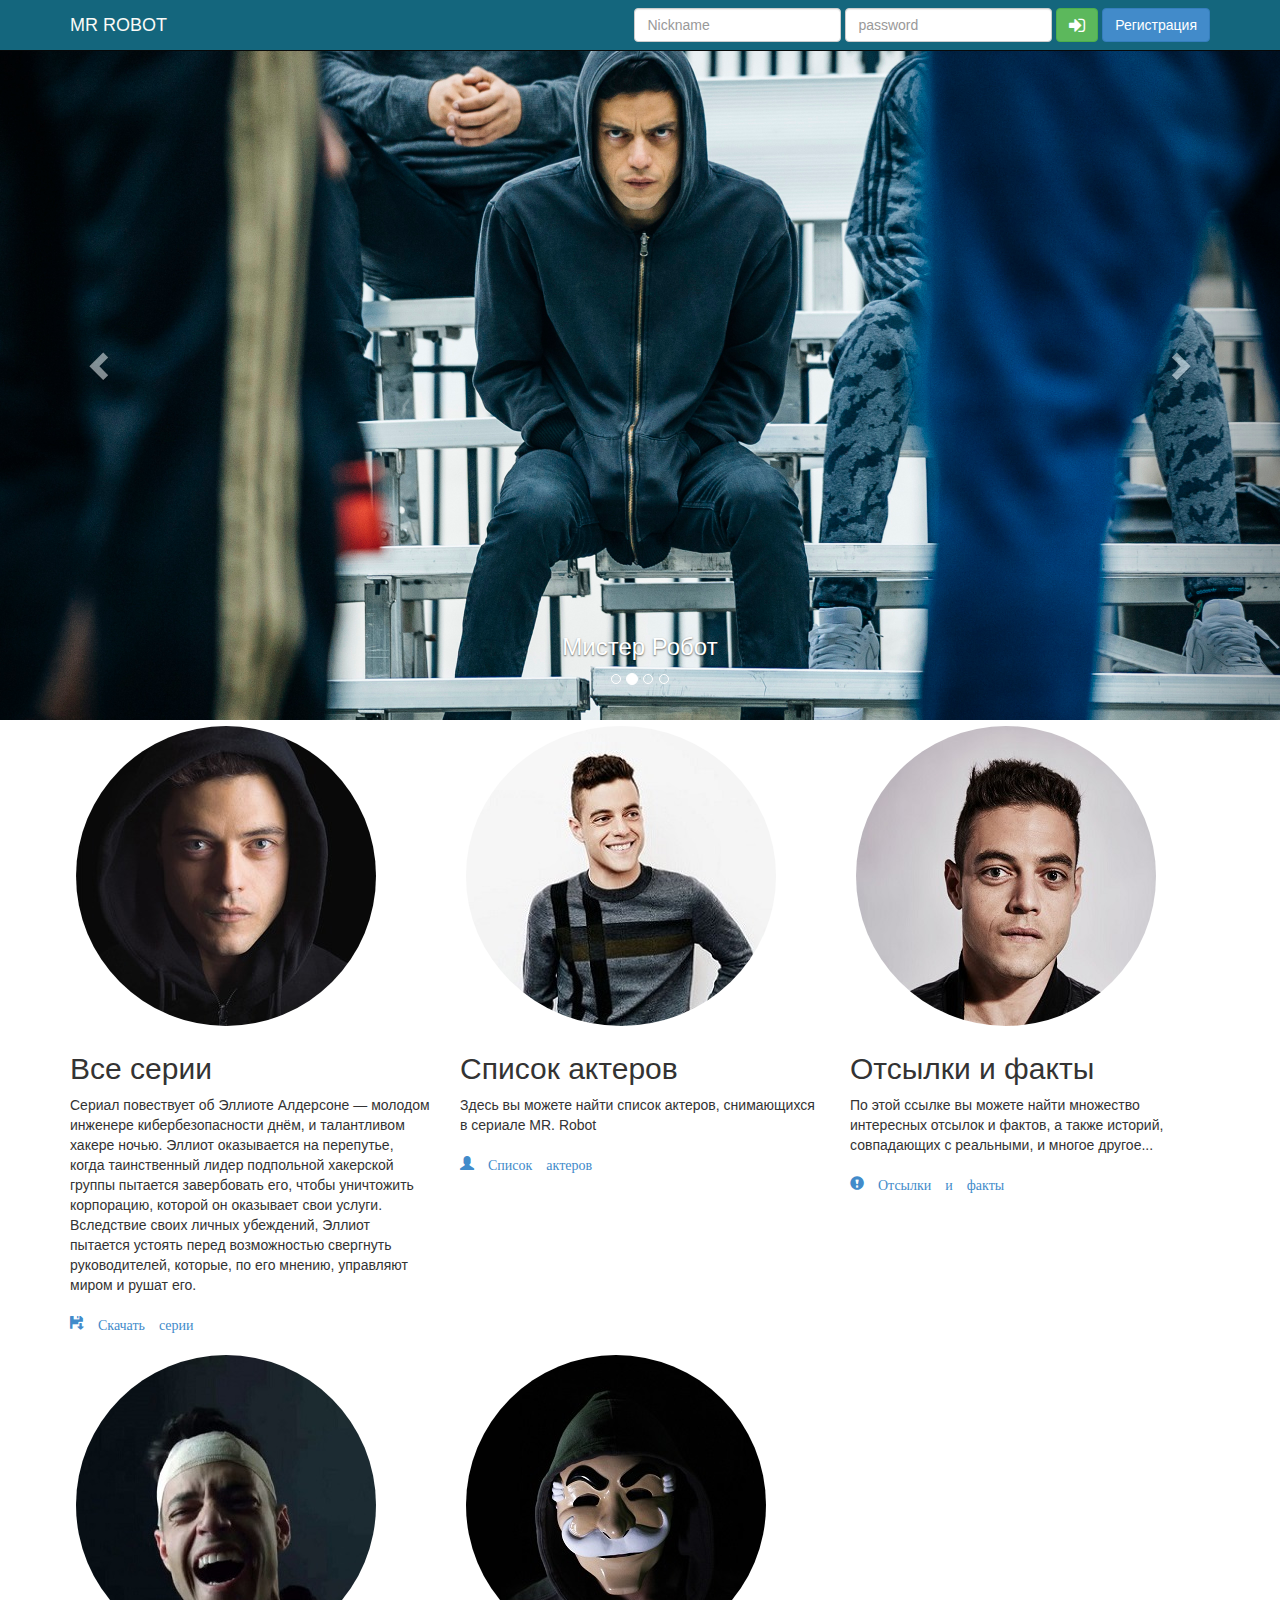
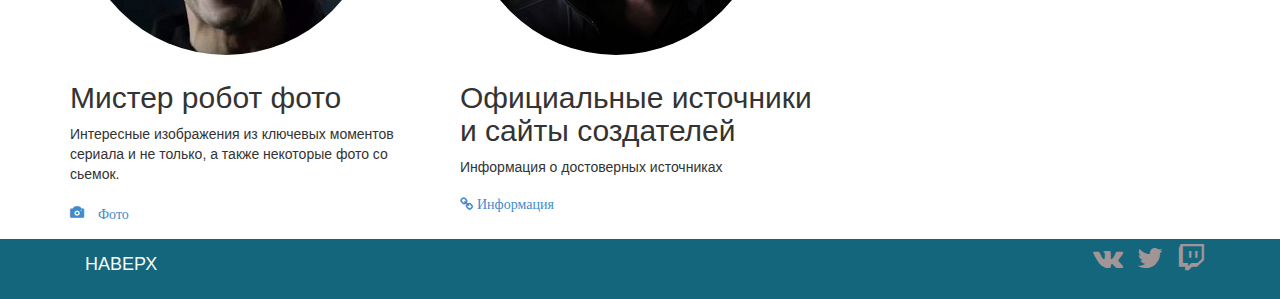
==== index.html @ b3dbd954 "Change brand" ====
<!DOCTYPE html>
<html lang="en">                 
  <head>                             
    <meta charset="utf-8">                             
    <meta http-equiv="X-UA-Compatible" content="IE=edge">                             
    <meta name="viewport" content="width=device-width, initial-scale=1">                             
    <link href="bootstrap/css/bootstrap.min.css" rel="stylesheet">                             
    <link href="styles/styles.css" rel="stylesheet">                             
    <link href="bootstrap/css/font-awesome.min.css" rel="stylesheet">                           
    <!-- <link href="styles/carousel.css" rel="stylesheet">  -->                                     
    <title>LUL                         
    </title>                             
    <!-- Bootstrap -->                                       
    <!-- HTML5 Shim and Respond.js IE8 support of HTML5 elements and media queries -->                                   
    <!-- WARNING: Respond.js doesn't work if you view the page via file:// -->                                   
    <!--[if lt IE 9]>
                            <script src="https://oss.maxcdn.com/libs/html5shiv/3.7.0/html5shiv.js"></script>
                              <script src="https://oss.maxcdn.com/libs/respond.js/1.4.2/respond.min.js"></script>
                            [endif]-->                       
  </head>                 
  <body>                           
    <div class="navbar navbar-inverse navbar-fixed-top clr">                                     
      <div class="container">                                               
        <div classs="navbar-header">                                                         
          <button type="button" class="navbar-toggle" data-toggle="collapse" data-target="#navbar">                                                                   
            <span class="sr-only">NAV                                                                 
            </span>                                                                   
            <span class="icon-bar">                                                                
            </span>                                                                   
            <span class="icon-bar">                                                                
            </span>                                                                   
            <span class="icon-bar">                                                                
            </span>                                                         
          </button>                                                         
          <a class="navbar-brand" href="index.html" style="color:#FAFAF7">MR ROBOT</a>                                               
        </div>                                               
        <div class="navbar-collapse collapse" id="navbar">                                                         
          <form class="navbar-form navbar-right">                                                                   
            <div class="form-group">                                                                             
              <input type="text" placeholder="Nickname" class="form-control">                                                                   
            </div>                                                                   
            <div class="form-group">                                                                             
              <input type="password" placeholder="password" class="form-control">                                                                   
            </div>                                                                   
            <button type="submit" class="btn btn-success">                                                                          
              <i class="fa fa-sign-in fa-lg" aria-hidden="true"></i>                                                                
            </button>                                                                   
            <button type="submit" class="btn btn-primary">Регистрация                                                                 
            </button>                                                         
          </form>                                               
        </div>                                     
      </div>                           
    </div>                              
    <div id="mycarousel" class="carousel slide" data-ride="carousel">                                                    
      <ol class="carousel-indicators">                                               
        <li data-target="#mycarousel" data-slide-to="0">                                            
        </li>                                               
        <li class="active" data-target="#mycarousel" data-slide-to="1">                                            
        </li>                                               
        <li data-target="#mycarousel" data-slide-to="2">                                            
        </li>                          
        <li data-target="#mycarousel" data-slide-to="3">                          
        </li>                                     
      </ol>                                     
      <div class="carousel-inner">                                               
        <div class="item">                                                         
          <img src="image/mr-robot-1.jpg" alt="mr">                                                         
          <!--<div class="container">   -->                                                              
          <div class="carousel-caption">  <h3>Мистер Робот</h3>                                                                   
            <p>                                                                
            </p>                                                         
          </div>                                               
        </div>                                               
        <div class="item active">                                                         
          <img src="image/mr-robot-2.jpg" alt="mr">                                                         
          <!--<div class="container">   -->                                                              
          <div class="carousel-caption">  <h3>Мистер Робот</h3>                                                                   
            <p>                                                                
            </p>                                                         
          </div>                                               
        </div>                                               
        <div class="item">                                                         
          <img src="image/mr-robot-3.jpg" alt="mr">                                                        
          <!-- <div class="container">       -->                                                              
          <div class="carousel-caption">  <h3>Мистер Робот</h3>                                                                   
            <p>                                                                
            </p>                                                         
          </div>                                               
        </div>                          
        <div class="item">                   
          <img src="image/mr-robot-4.jpg" alt="mr">                   
          <div class="carousel-caption"> <h3>Мистер Робот</h3>                     
            <p>                     
            </p>                                                   
          </div>                 
        </div>                                         
        <a href="#mycarousel" class="carousel-control right" data-slide="next">                                                   
          <span class="glyphicon glyphicon-chevron-right">  </a>                                         
        <a href="#mycarousel" class="carousel-control left" data-slide="prev">                                                   
          <span class="glyphicon glyphicon-chevron-left">  </a>                               
      </div>           
    </div>                             
    <div class="container">                                       
      <div class="row">                                                 
        <div class="col-md-4">                                                           
          <img src="image/mr-robot-img1.jpg" alt="" class="img-responsive img-circle">  <h2>Bсе серии</h2>                                                           
          <p>Сериал повествует об Эллиоте Алдерсоне — молодом инженере кибербезопасности днём,    и талантливом хакере ночью. Эллиот оказывается на перепутье,     когда таинственный лидер подпольной хакерской группы пытается завербовать его,     чтобы уничтожить корпорацию, которой он оказывает свои услуги.      Вследствие своих личных убеждений, Эллиот пытается устоять перед возможностью свергнуть руководителей,      которые, по его мнению, управляют миром и рушат его.                                                         
          </p>                                                           
          <a href="#" class="glyphicon glyphicon-floppy-save"> Скачать серии</a>                                                 
        </div>                                                    
        <div class="col-md-4">                                                           
          <img src="image/mr-robot-img2.jpg" alt="" class="img-responsive img-circle">  <h2>Список актеров</h2>                                                           
          <p>Здесь вы можете найти список актеров, снимающихся в сериале MR. Robot                                                         
          </p>                                                           
          <a href="#" class="glyphicon glyphicon-user"> Список актеров</a>                                                    
        </div>                                                 
        <div class="col-md-4">                                                           
          <img src="image/mr-robot-img4.jpg" alt="" class="img-responsive img-circle">  <h2>Отсылки и факты</h2>                                                           
          <p>По этой ссылке вы можете найти множество интересных отсылок и фактов,   а также историй, совпадающих с реальными, и многое другое...                                                         
          </p>                                                           
          <a href="facts.html" class="glyphicon glyphicon-exclamation-sign"> Отсылки и факты</a>                                                 
        </div>                                             
      </div>
      <div class="row">
      <div class="col-md-4">
      <img src="image/mr-robot-img5.jpg" alt="" class="img-responive img-circle"> 
      <h2> Мистер робот фото</h2>
      <p>Интересные изображения из ключевых моментов сериала и не только, а также некоторые фото со сьемок.</p>
      <a href="foto.html" class="glyphicon glyphicon-camera"> Фото</a>                              
    </div>
    <div class="col-md-4">
    <img src="image/mr-robot-img6.jpg" alt="" class="img-responsive img-circle">
    <h2>Официальные источники и сайты создателей</h2>
    <p>Информация о достоверных источниках</p>
    <a href="#" class="fa fa-link"> Информация</a>
    </div>  
    </div>
    <div class="col-md-4">
    </div>
    </div>
    </div>
     <div class="footer">    
      <div class="container">    
        <div class="navbar-header">    
          <button type="button" class="navbar-toggle" data-toggle="collapse" data-target="#navbar">                                                                   
            <span class="sr-only">NAV                                                                 
            </span>                                                                   
            <span class="icon-bar">                                                                
            </span>                                                                   
            <span class="icon-bar">                                                                
            </span>                                                                   
            <span class="icon-bar">                                                                
            </span>                                                         
          </button>                                                         
          <a class="navbar-brand" href="#" style="color:#FAFAF7">НАВЕРХ</a>    
        </div>    
        <div class="navbar-collapse collapse" id="navbar">    
          <div class="navbar-right icon-style">    
            <a href="https://vk.com/rakchukak" target="_blank" class="fa fa-vk fa-2x"></a>    
            <a href="https://twitter.com/Chuak2maylireds" target="_blank" class="fa fa-twitter fa-2x"></a>    
            <a href="https://www.twitch.tv/moy_kumir_elliot" target="_blank" class="fa fa-twitch fa-2x"></a>    
          </div>    
        </div>    
      </div>    
    </div>              
    <!--<div class="container">
        <div class="navbar-header">
        <button type="button" class="navbar-toggle" data-toggle="collapse" data-target="#navbar">                                                      
                <span class="sr-only">NAV                                                    
                </span>                                                      
                <span class="icon-bar">                                                   
                </span>                                                      
                <span class="icon-bar">                                                   
                </span>                                                      
                <span class="icon-bar">                                                   
                </span>                                              
              </button>                                              
              <a class="navbar-brand" href="#" style="color:#FAFAF7">НАВЕРХ</a>
        </div>
        </div>
        </div>      -->     
    <!-- <a href="#">На главную</a> -->                                      
    <!-- jQuery (necessary for Bootstrap's JavaScript plugins) -->               
<script src="https://ajax.googleapis.com/ajax/libs/jquery/1.11.0/jquery.min.js"></script>                                     
    <!-- Include all compiled plugins (below), or include individual files as needed -->               
<script src="bootstrap/js/bootstrap.min.js"></script>               
<script src="bootstrap/js/bootstrapTwo.js"></script>                       
  </body>
</html>
---- styles/styles.css ----
/* CSS Document */
 /* navbar-left {padding-left:8px;}           */
 .tgfd {height:50px;}
 .clr {background-color:#14667D;
 }
 
 @media (min-width: 768px)
.navbar {
    border-radius: 0px;}
 
 .row > .col-md-4 > img {padding:6px;}
 .icon-style > a { padding: 5px; color:#a29595;}
/* .icon-row > .col-md-4 > a {padding-left: 6px;} 

 
/*.footer { 
margin-bottom:26px;}

/* html {
  position: relative;
  min-height: 100%;
}  */
   /*
}  */ 

 div > a {padding: 10px 0 20px 0;}

.absl  {bottom:0;

position:absolute;}

.footer {
 bottom:0;               
 position:relative;
 width:100%;
 height:60px;
 background:#14667D;
 }      
 
 .content {padding-top:10px; text-align:center; background-color:#fff; position:relative;}
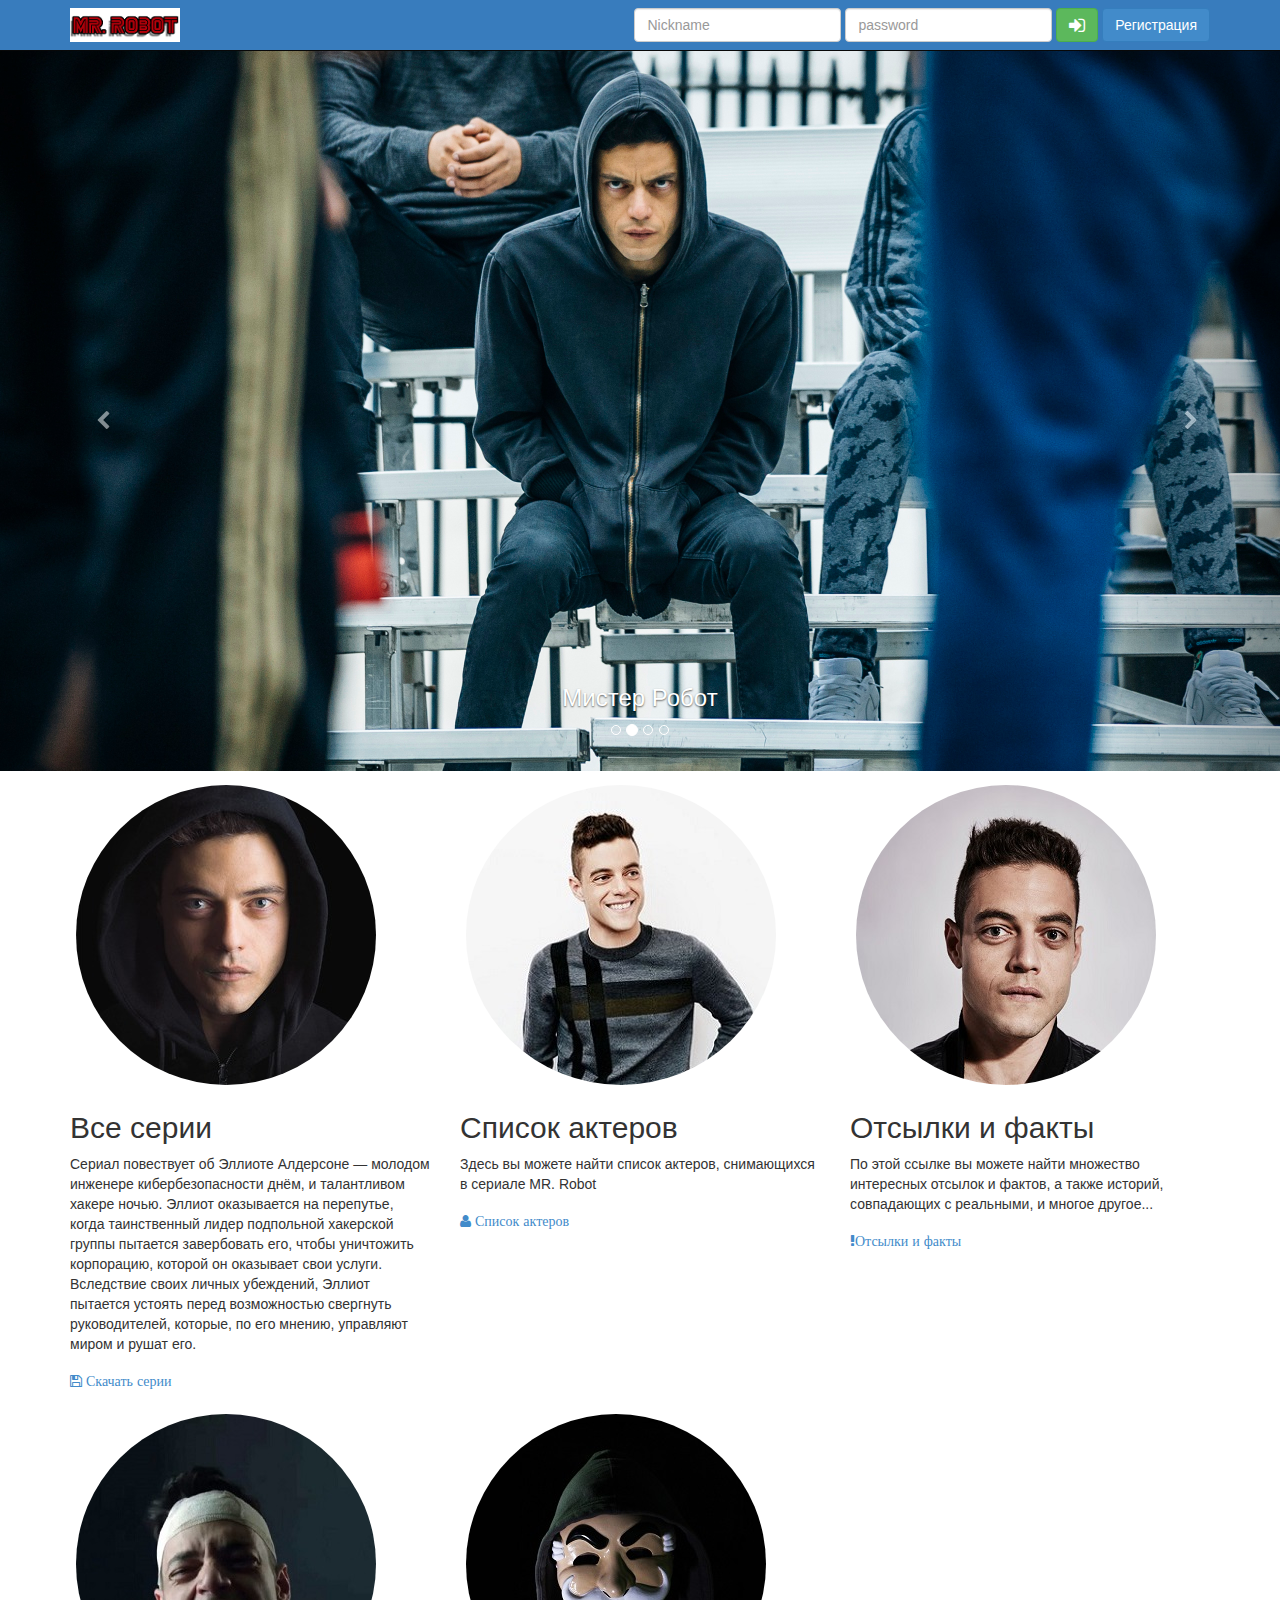
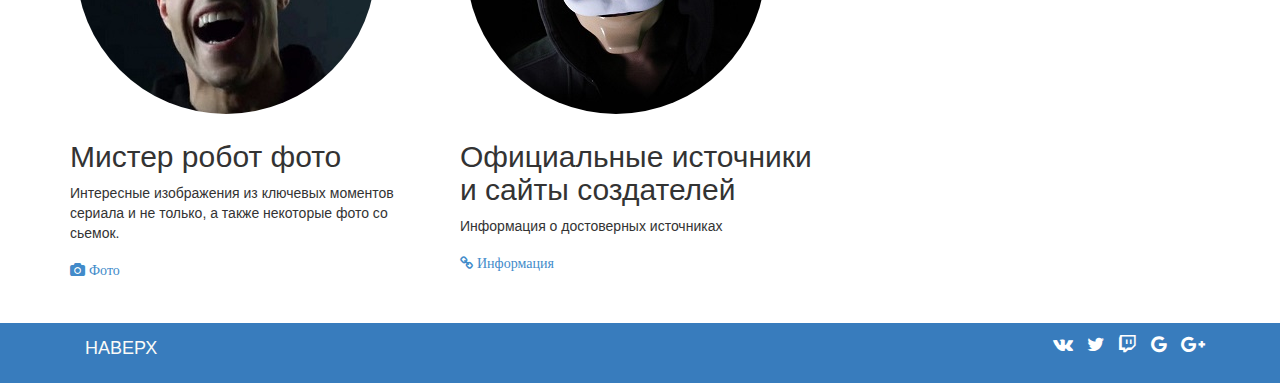
==== commit cff97b1f: "initial commit" ====
--- a/index.html
+++ b/index.html
@@ -1,189 +1,179 @@
 <!DOCTYPE html>
-<html lang="en">                 
-  <head>                             
-    <meta charset="utf-8">                             
-    <meta http-equiv="X-UA-Compatible" content="IE=edge">                             
-    <meta name="viewport" content="width=device-width, initial-scale=1">                             
-    <link href="bootstrap/css/bootstrap.min.css" rel="stylesheet">                             
-    <link href="styles/styles.css" rel="stylesheet">                             
-    <link href="bootstrap/css/font-awesome.min.css" rel="stylesheet">                           
-    <!-- <link href="styles/carousel.css" rel="stylesheet">  -->                                     
-    <title>LUL                         
-    </title>                             
-    <!-- Bootstrap -->                                       
-    <!-- HTML5 Shim and Respond.js IE8 support of HTML5 elements and media queries -->                                   
-    <!-- WARNING: Respond.js doesn't work if you view the page via file:// -->                                   
+<html lang="en">                    
+  <head>                                  
+    <meta charset="utf-8">                                  
+    <meta http-equiv="X-UA-Compatible" content="IE=edge">                                  
+    <meta name="viewport" content="width=device-width, initial-scale=1">                                  
+    <link href="bootstrap/css/bootstrap.min.css" rel="stylesheet">                                  
+    <link href="styles/styles.css" rel="stylesheet">                                  
+    <link href="bootstrap/css/font-awesome.min.css" rel="stylesheet">                                
+    <!-- <link href="styles/carousel.css" rel="stylesheet">  -->                                           
+    <title>LUL                              
+    </title>                                  
+    <!-- Bootstrap -->                                             
+    <!-- HTML5 Shim and Respond.js IE8 support of HTML5 elements and media queries -->                                         
+    <!-- WARNING: Respond.js doesn't work if you view the page via file:// -->                                         
     <!--[if lt IE 9]>
-                            <script src="https://oss.maxcdn.com/libs/html5shiv/3.7.0/html5shiv.js"></script>
-                              <script src="https://oss.maxcdn.com/libs/respond.js/1.4.2/respond.min.js"></script>
-                            [endif]-->                       
-  </head>                 
-  <body>                           
-    <div class="navbar navbar-inverse navbar-fixed-top clr">                                     
-      <div class="container">                                               
-        <div classs="navbar-header">                                                         
-          <button type="button" class="navbar-toggle" data-toggle="collapse" data-target="#navbar">                                                                   
-            <span class="sr-only">NAV                                                                 
-            </span>                                                                   
-            <span class="icon-bar">                                                                
-            </span>                                                                   
-            <span class="icon-bar">                                                                
-            </span>                                                                   
-            <span class="icon-bar">                                                                
-            </span>                                                         
-          </button>                                                         
-          <a class="navbar-brand" href="index.html" style="color:#FAFAF7">MR ROBOT</a>                                               
-        </div>                                               
-        <div class="navbar-collapse collapse" id="navbar">                                                         
-          <form class="navbar-form navbar-right">                                                                   
-            <div class="form-group">                                                                             
-              <input type="text" placeholder="Nickname" class="form-control">                                                                   
-            </div>                                                                   
-            <div class="form-group">                                                                             
-              <input type="password" placeholder="password" class="form-control">                                                                   
-            </div>                                                                   
-            <button type="submit" class="btn btn-success">                                                                          
-              <i class="fa fa-sign-in fa-lg" aria-hidden="true"></i>                                                                
-            </button>                                                                   
-            <button type="submit" class="btn btn-primary">Регистрация                                                                 
-            </button>                                                         
-          </form>                                               
-        </div>                                     
-      </div>                           
-    </div>                              
-    <div id="mycarousel" class="carousel slide" data-ride="carousel">                                                    
-      <ol class="carousel-indicators">                                               
-        <li data-target="#mycarousel" data-slide-to="0">                                            
-        </li>                                               
-        <li class="active" data-target="#mycarousel" data-slide-to="1">                                            
-        </li>                                               
-        <li data-target="#mycarousel" data-slide-to="2">                                            
-        </li>                          
-        <li data-target="#mycarousel" data-slide-to="3">                          
-        </li>                                     
-      </ol>                                     
-      <div class="carousel-inner">                                               
-        <div class="item">                                                         
-          <img src="image/mr-robot-1.jpg" alt="mr">                                                         
-          <!--<div class="container">   -->                                                              
-          <div class="carousel-caption">  <h3>Мистер Робот</h3>                                                                   
-            <p>                                                                
-            </p>                                                         
-          </div>                                               
-        </div>                                               
-        <div class="item active">                                                         
-          <img src="image/mr-robot-2.jpg" alt="mr">                                                         
-          <!--<div class="container">   -->                                                              
-          <div class="carousel-caption">  <h3>Мистер Робот</h3>                                                                   
-            <p>                                                                
-            </p>                                                         
-          </div>                                               
-        </div>                                               
-        <div class="item">                                                         
-          <img src="image/mr-robot-3.jpg" alt="mr">                                                        
-          <!-- <div class="container">       -->                                                              
-          <div class="carousel-caption">  <h3>Мистер Робот</h3>                                                                   
-            <p>                                                                
-            </p>                                                         
-          </div>                                               
-        </div>                          
-        <div class="item">                   
-          <img src="image/mr-robot-4.jpg" alt="mr">                   
-          <div class="carousel-caption"> <h3>Мистер Робот</h3>                     
-            <p>                     
-            </p>                                                   
-          </div>                 
-        </div>                                         
-        <a href="#mycarousel" class="carousel-control right" data-slide="next">                                                   
-          <span class="glyphicon glyphicon-chevron-right">  </a>                                         
-        <a href="#mycarousel" class="carousel-control left" data-slide="prev">                                                   
-          <span class="glyphicon glyphicon-chevron-left">  </a>                               
-      </div>           
-    </div>                             
-    <div class="container">                                       
-      <div class="row">                                                 
-        <div class="col-md-4">                                                           
-          <img src="image/mr-robot-img1.jpg" alt="" class="img-responsive img-circle">  <h2>Bсе серии</h2>                                                           
-          <p>Сериал повествует об Эллиоте Алдерсоне — молодом инженере кибербезопасности днём,    и талантливом хакере ночью. Эллиот оказывается на перепутье,     когда таинственный лидер подпольной хакерской группы пытается завербовать его,     чтобы уничтожить корпорацию, которой он оказывает свои услуги.      Вследствие своих личных убеждений, Эллиот пытается устоять перед возможностью свергнуть руководителей,      которые, по его мнению, управляют миром и рушат его.                                                         
-          </p>                                                           
-          <a href="#" class="glyphicon glyphicon-floppy-save"> Скачать серии</a>                                                 
+                                <script src="https://oss.maxcdn.com/libs/html5shiv/3.7.0/html5shiv.js"></script>
+                                  <script src="https://oss.maxcdn.com/libs/respond.js/1.4.2/respond.min.js"></script>
+                                [endif]-->                           
+  </head>                    
+  <body id="bg-index">    
+    <div class="navbar navbar-inverse navbar-static-top clr">                                            
+      <div class="container">                                                        
+        <div classs="navbar-header">                                                                    
+          <button type="button" class="navbar-toggle" data-toggle="collapse" data-target="#navbar">                                                                                
+            <span class="sr-only">NAV                                                                              
+            </span>                                                                                
+            <span class="icon-bar">                                                                             
+            </span>                                                                                
+            <span class="icon-bar">                                                                             
+            </span>                                                                                
+            <span class="icon-bar">                                                                             
+            </span>                                                                    
+          </button>                                                                    
+          <a class="navbar-brand" href="index.html" id="logo-nav">
+            <img class="img-responsive" src="image/mr-robot-logo2.png" width="110px" heiht="auto"></a>                                                     
+        </div>                                                        
+        <div class="navbar-collapse collapse" id="navbar">                                                                    
+          <form class="navbar-form navbar-right">                                                                                
+            <div class="form-group">                                                                                            
+              <input type="text" placeholder="Nickname" class="form-control">                                                                                
+            </div>                                                                                
+            <div class="form-group">                                                                                            
+              <input type="password" placeholder="password" class="form-control">                                                                                
+            </div>                                                                                
+            <button type="submit" class="btn btn-success">                                                                                         
+              <i class="fa fa-sign-in fa-lg" aria-hidden="true"></i>                                                                             
+            </button>                                                                                
+            <button type="submit" class="btn btn-primary">Регистрация                                                                              
+            </button>                                                                    
+          </form>                                                        
+        </div>                                            
+      </div>                                
+    </div>                                       
+    <div id="mycarousel" class="carousel slide" data-ride="carousel">                                                           
+      <ol class="carousel-indicators">                                                        
+        <li data-target="#mycarousel" data-slide-to="0">                                                     
+        </li>                                                        
+        <li class="active" data-target="#mycarousel" data-slide-to="1">                                                     
+        </li>                                                        
+        <li data-target="#mycarousel" data-slide-to="2">                                                     
+        </li>                                   
+        <li data-target="#mycarousel" data-slide-to="3">                                   
+        </li>                                            
+      </ol>                                            
+      <div class="carousel-inner">                                                        
+        <div class="item">                                                                    
+          <img src="image/mr-robot-1.jpg" alt="mr">                                                                    
+          <!--<div class="container">   -->                                                                          
+          <div class="carousel-caption">  <h3>Мистер Робот</h3>                                                                                
+            <p>                                                                             
+            </p>                                                                    
+          </div>                                                        
+        </div>                                                        
+        <div class="item active">                                                                    
+          <img src="image/mr-robot-2.jpg" alt="mr">                                                                    
+          <!--<div class="container">   -->                                                                          
+          <div class="carousel-caption">  <h3>Мистер Робот</h3>                                                                                
+            <p>                                                                             
+            </p>                                                                    
+          </div>                                                        
+        </div>                                                        
+        <div class="item">                                                                    
+          <img src="image/mr-robot-3.jpg" alt="mr">                                                                   
+          <!-- <div class="container">       -->                                                                          
+          <div class="carousel-caption">  <h3>Мистер Робот</h3>                                                                                
+            <p>                                                                             
+            </p>                                                                    
+          </div>                                                        
+        </div>                                   
+        <div class="item">                              
+          <img src="image/mr-robot-4.jpg" alt="mr">                              
+          <div class="carousel-caption"> <h3>Мистер Робот</h3>                                  
+            <p>                                  
+            </p>                                                              
+          </div>                          
+        </div>                                                  
+        <a href="#mycarousel" class="carousel-control right" data-slide="next">                                                              
+          <span class="fa fa-chevron-right" aria-hidden="true">  </a>                                                  
+        <a href="#mycarousel" class="carousel-control left" data-slide="prev">                                                              
+          <span class="fa fa-chevron-left" aria-hidden="true">  </a>                                      
+      </div>                
+    </div>                                  
+    <div class="container content">                                              
+      <div class="row">                                                          
+        <div class="col-md-4">                                                                      
+          <img src="image/mr-robot-img1.jpg" alt="" class="img-responsive img-circle">  <h2>Bсе серии</h2>                                                                      
+          <p>Сериал повествует об Эллиоте Алдерсоне — молодом инженере кибербезопасности днём,    и талантливом хакере ночью. Эллиот оказывается на перепутье,     когда таинственный лидер подпольной хакерской группы пытается завербовать его,     чтобы уничтожить корпорацию, которой он оказывает свои услуги.      Вследствие своих личных убеждений, Эллиот пытается устоять перед возможностью свергнуть руководителей,      которые, по его мнению, управляют миром и рушат его.                                                                    
+          </p>                                                                      
+          <a href="#" class="fa fa-floppy-o"> Скачать серии</a>                                                          
+        </div>                                                             
+        <div class="col-md-4">                                                                      
+          <img src="image/mr-robot-img2.jpg" alt="" class="img-responsive img-circle">  <h2>Список актеров</h2>                                                                      
+          <p>Здесь вы можете найти список актеров, снимающихся в сериале MR. Robot                                                                    
+          </p>                                                                      
+          <a href="#" class="fa fa-user"> Список актеров</a>                                                             
+        </div>                                                          
+        <div class="col-md-4">                                                                      
+          <img src="image/mr-robot-img4.jpg" alt="" class="img-responsive img-circle">  <h2>Отсылки и факты</h2>                                                                      
+          <p>По этой ссылке вы можете найти множество интересных отсылок и фактов,   а также историй, совпадающих с реальными, и многое другое...                                                                    
+          </p>                                                                      
+          <a href="facts2.html" class="fa fa-exclamation">Отсылки и факты</a>                                                          
         </div>                                                    
-        <div class="col-md-4">                                                           
-          <img src="image/mr-robot-img2.jpg" alt="" class="img-responsive img-circle">  <h2>Список актеров</h2>                                                           
-          <p>Здесь вы можете найти список актеров, снимающихся в сериале MR. Robot                                                         
-          </p>                                                           
-          <a href="#" class="glyphicon glyphicon-user"> Список актеров</a>                                                    
-        </div>                                                 
-        <div class="col-md-4">                                                           
-          <img src="image/mr-robot-img4.jpg" alt="" class="img-responsive img-circle">  <h2>Отсылки и факты</h2>                                                           
-          <p>По этой ссылке вы можете найти множество интересных отсылок и фактов,   а также историй, совпадающих с реальными, и многое другое...                                                         
-          </p>                                                           
-          <a href="facts.html" class="glyphicon glyphicon-exclamation-sign"> Отсылки и факты</a>                                                 
-        </div>                                             
-      </div>
-      <div class="row">
-      <div class="col-md-4">
-      <img src="image/mr-robot-img5.jpg" alt="" class="img-responive img-circle"> 
-      <h2> Мистер робот фото</h2>
-      <p>Интересные изображения из ключевых моментов сериала и не только, а также некоторые фото со сьемок.</p>
-      <a href="foto.html" class="glyphicon glyphicon-camera"> Фото</a>                              
-    </div>
-    <div class="col-md-4">
-    <img src="image/mr-robot-img6.jpg" alt="" class="img-responsive img-circle">
-    <h2>Официальные источники и сайты создателей</h2>
-    <p>Информация о достоверных источниках</p>
-    <a href="#" class="fa fa-link"> Информация</a>
-    </div>  
-    </div>
-    <div class="col-md-4">
-    </div>
-    </div>
-    </div>
-     <div class="footer">    
-      <div class="container">    
-        <div class="navbar-header">    
-          <button type="button" class="navbar-toggle" data-toggle="collapse" data-target="#navbar">                                                                   
-            <span class="sr-only">NAV                                                                 
-            </span>                                                                   
-            <span class="icon-bar">                                                                
-            </span>                                                                   
-            <span class="icon-bar">                                                                
-            </span>                                                                   
-            <span class="icon-bar">                                                                
-            </span>                                                         
-          </button>                                                         
-          <a class="navbar-brand" href="#" style="color:#FAFAF7">НАВЕРХ</a>    
+      </div>      
+      <div class="row">      
+        <div class="col-md-4">      
+          <img src="image/mr-robot-img5.jpg" alt="" class="img-responive img-circle">        <h2> Мистер робот фото</h2>      
+          <p>Интересные изображения из ключевых моментов сериала и не только, а также некоторые фото со сьемок.
+          </p>      
+          <a href="foto.html" class="fa fa-camera"> Фото</a>                                   
         </div>    
-        <div class="navbar-collapse collapse" id="navbar">    
-          <div class="navbar-right icon-style">    
-            <a href="https://vk.com/rakchukak" target="_blank" class="fa fa-vk fa-2x"></a>    
-            <a href="https://twitter.com/Chuak2maylireds" target="_blank" class="fa fa-twitter fa-2x"></a>    
-            <a href="https://www.twitch.tv/moy_kumir_elliot" target="_blank" class="fa fa-twitch fa-2x"></a>    
-          </div>    
-        </div>    
+        <div class="col-md-4">    
+          <img src="image/mr-robot-img6.jpg" alt="" class="img-responsive img-circle">    <h2>Официальные источники и сайты создателей</h2>    
+          <p>Информация о достоверных источниках
+          </p>    
+          <a href="#" class="fa fa-link"> Информация</a>    
+        </div>       
       </div>    
-    </div>              
-    <!--<div class="container">
-        <div class="navbar-header">
-        <button type="button" class="navbar-toggle" data-toggle="collapse" data-target="#navbar">                                                      
-                <span class="sr-only">NAV                                                    
-                </span>                                                      
-                <span class="icon-bar">                                                   
-                </span>                                                      
-                <span class="icon-bar">                                                   
-                </span>                                                      
-                <span class="icon-bar">                                                   
-                </span>                                              
-              </button>                                              
-              <a class="navbar-brand" href="#" style="color:#FAFAF7">НАВЕРХ</a>
-        </div>
-        </div>
-        </div>      -->     
-    <!-- <a href="#">На главную</a> -->                                      
-    <!-- jQuery (necessary for Bootstrap's JavaScript plugins) -->               
-<script src="https://ajax.googleapis.com/ajax/libs/jquery/1.11.0/jquery.min.js"></script>                                     
-    <!-- Include all compiled plugins (below), or include individual files as needed -->               
-<script src="bootstrap/js/bootstrap.min.js"></script>               
-<script src="bootstrap/js/bootstrapTwo.js"></script>                       
+      <div class="col-md-4">    
+      </div>    
+    </div>    
+    <div class="footer clr">      
+      <div class="container">                                      
+        <div class="navbar-header">               
+          <button type="button" class="navbar-toggle" data-toggle="collapse" data-target="#navbar">                                                                                
+            <span class="sr-only">NAV                                                                              
+            </span>                                                                                
+            <span class="icon-bar">                                                                             
+            </span>                                                                                
+            <span class="icon-bar">                                                                             
+            </span>                                                                                
+            <span class="icon-bar">                                                                             
+            </span>                                                                    
+          </button>                                                                    
+          <a class="navbar-brand" href="#" style="color:#FAFAF7">НАВЕРХ</a>             
+        </div>             
+        <div class="navbar-collapse collapse" id="navbar">               
+          <div class="navbar-right icon-style">          
+            <a href="#" class="fa fa-vk fa-lg"></a>              
+            <a href="#" class="fa fa-twitter fa-lg"></a>              
+            <a href="#" class="fa fa-twitch fa-lg"></a>              
+            <a href="#" class="fa fa-google fa-lg"></a>              
+            <a href="#" class="fa fa-google-plus fa-lg"></a>            
+            <!--
+                      <a href="https://vk.com/rakchukak" target="_blank" class="fa fa-vk fa-2x"></a>   
+                       <a href="https://twitter.com/Chuak2maylireds" target="_blank" class="fa fa-twitter fa-2x"></a>   
+                       <a href="https://www.twitch.tv/moy_kumir_elliot" target="_blank" class="fa fa-twitch fa-2x"></a>    -->             
+          </div>             
+        </div>           
+      </div>         
+    </div>             
+    <!-- <a href="#">На главную</a> -->                                            
+    <!-- jQuery (necessary for Bootstrap's JavaScript plugins) -->                 
+<script src="https://ajax.googleapis.com/ajax/libs/jquery/1.11.0/jquery.min.js"></script>                                           
+    <!-- Include all compiled plugins (below), or include individual files as needed -->                 
+<script src="bootstrap/js/bootstrap.min.js"></script>                 
+<script src="bootstrap/js/bootstrapTwo.js"></script>                           
   </body>
 </html>  --- a/styles/styles.css
+++ b/styles/styles.css
@@ -1,40 +1,101 @@
 /* CSS Document */
- /* navbar-left {padding-left:8px;}           */
- .tgfd {height:50px;}
- .clr {background-color:#14667D;
- }
- 
- @media (min-width: 768px)
+/* navbar-left {
+	padding-left: 8px;
+}
+#14667D     */
+.clr {
+	background-color: #387CBD;
+}
+/* @media (min-width: 768px) */
+#logo-nav {
+	padding: 8px 15px;
+}
+.border-bottom {
+	border-bottom: 2px solid #000;
+}
 .navbar {
-    border-radius: 0px;}
- 
- .row > .col-md-4 > img {padding:6px;}
- .icon-style > a { padding: 5px; color:#a29595;}
-/* .icon-row > .col-md-4 > a {padding-left: 6px;} 
+	margin-bottom: 0px;
+}
+.row > .col-md-4 > img {
+	padding: 6px;
+}
+.icon-style > a {
+	padding: 15px 5px;
+	color: #fff;
+}
+.icon-style > a:hover {
+	color: #333;
+	text-decoration: none;
+}
+/* .icon-row > .col-md-4 > a {
+	padding-left: 6px;
+}
+*/
+span.fa {
+	position: absolute;
+	top: 50%;
+}
+/* текст для фактов в виде асайда */
+.img-custom-asd {
+	display: block;
+	padding: 5px 8px;
+	float: left;
+	border-radius: 15px;
+}
+.text-custom-asd {
+	overflow: hidden;
+	height: 70px;
+	vertical-align: middle;
+	display: table-cell;
+}
+a:hover {
+	text-decoration: none;
+}
+body#custom-bg {
+	background: #000;
+	background-image: url(background/mr-robot-high2-2.jpg);
+	background-position: top center;
+	background-attachment: scroll;
+	background-size: 1500px auto;
+	background-repeat: no-repeat;
+	padding-top: 530px;
+}
+div > a {
+	padding: 10px 0 20px 0;
+}
+.absl {
+	bottom: 0;
+	position: absolute;
+}
+.footer {
+	bottom: 0;
+	position: relative;
+	width: 100%;
+	height: 60px;
+}
+#bg-index {
+	background: #fff;
+}
+.content {
+	background-color: #fff;
+	padding-top: 8px;
+	padding-bottom: 25px;
+}
 
- 
-/*.footer { 
-margin-bottom:26px;}
 
-/* html {
-  position: relative;
-  min-height: 100%;
-}  */
-   /*
-}  */ 
 
- div > a {padding: 10px 0 20px 0;}
-
-.absl  {bottom:0;
-
-position:absolute;}
-
-.footer {
- bottom:0;               
- position:relative;
- width:100%;
- height:60px;
- background:#14667D;
- }      
- 
- .content {padding-top:10px; text-align:center; background-color:#fff; position:relative;}+.banner img {
+	transition: all .3s ease 0s;
+	height: auto;
+	width: 100%;
+  margin: 0 0 5px 0;
+	position: relative;
+}
+.banner a {
+	transition: none;
+}
+.banner img:hover {
+	opacity: 0.65;
+	transform: scaleX(1.015) scaleY(0.97);
+  
+}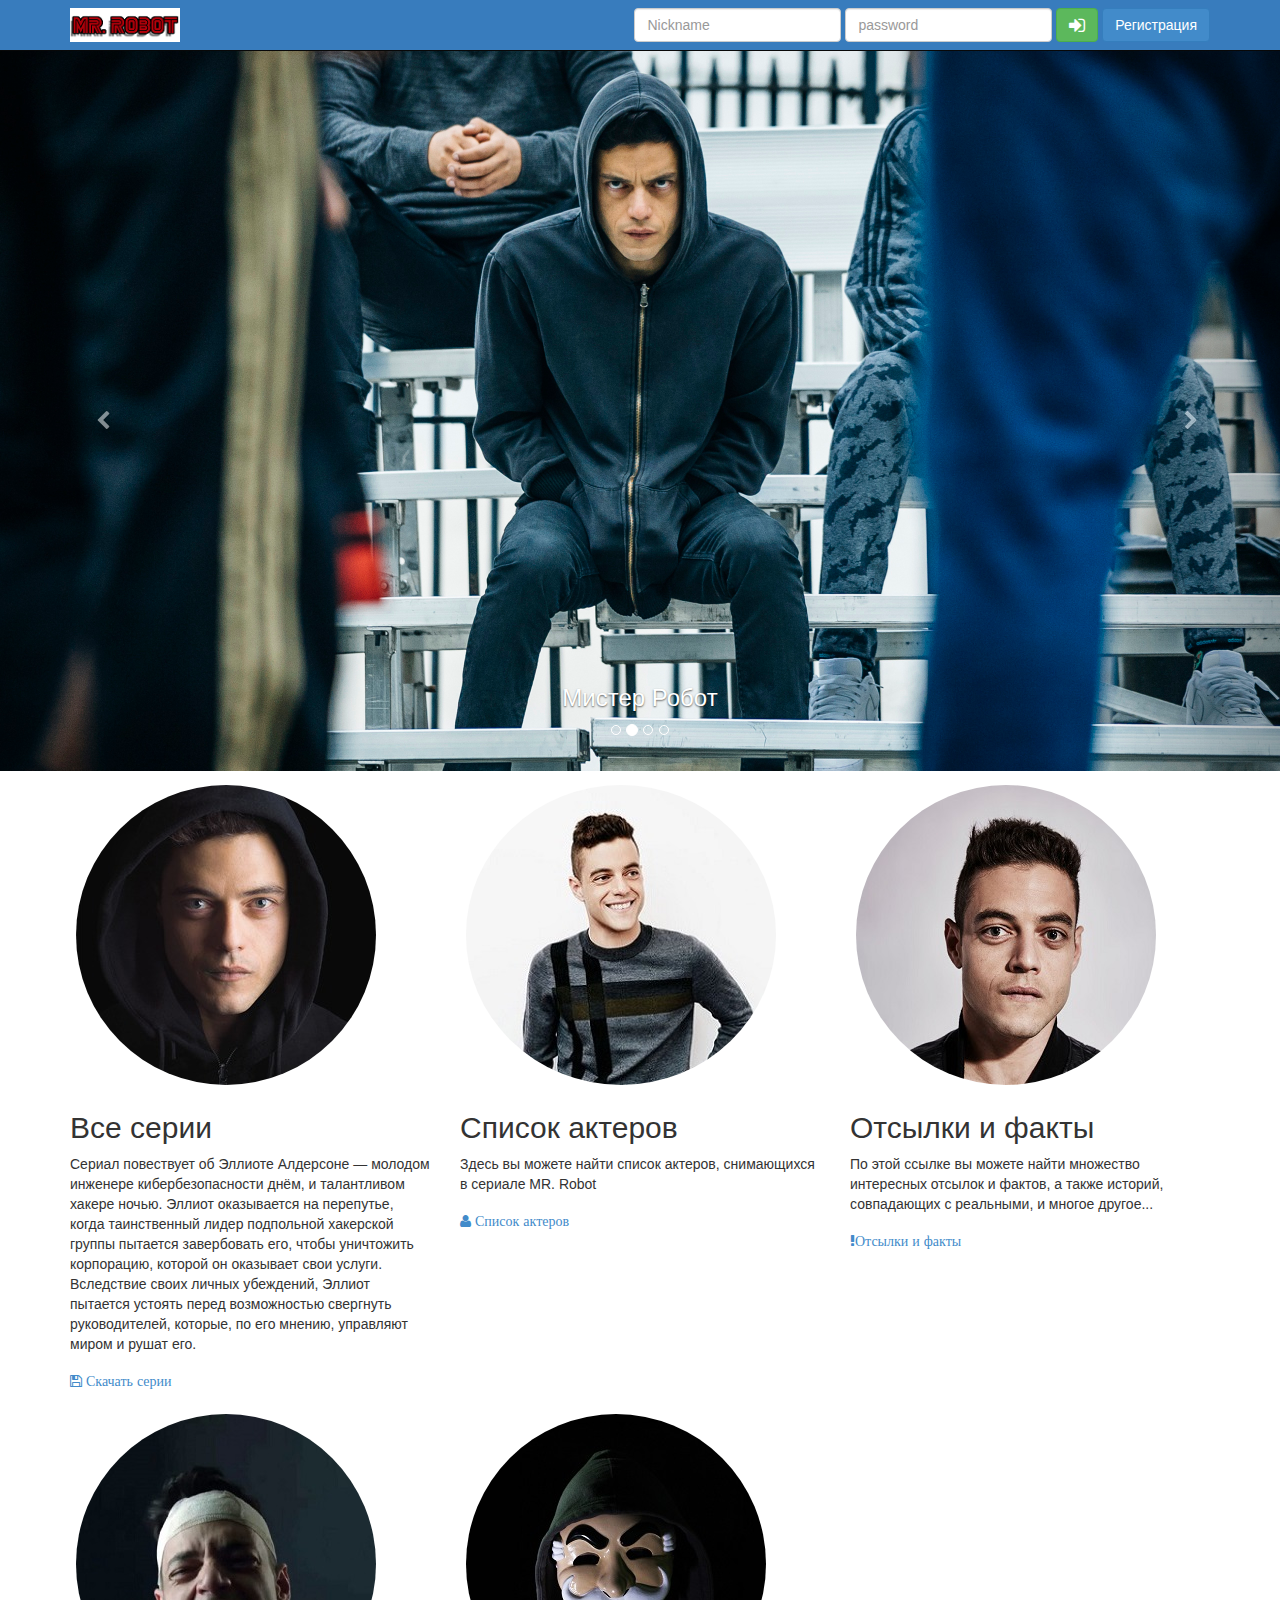
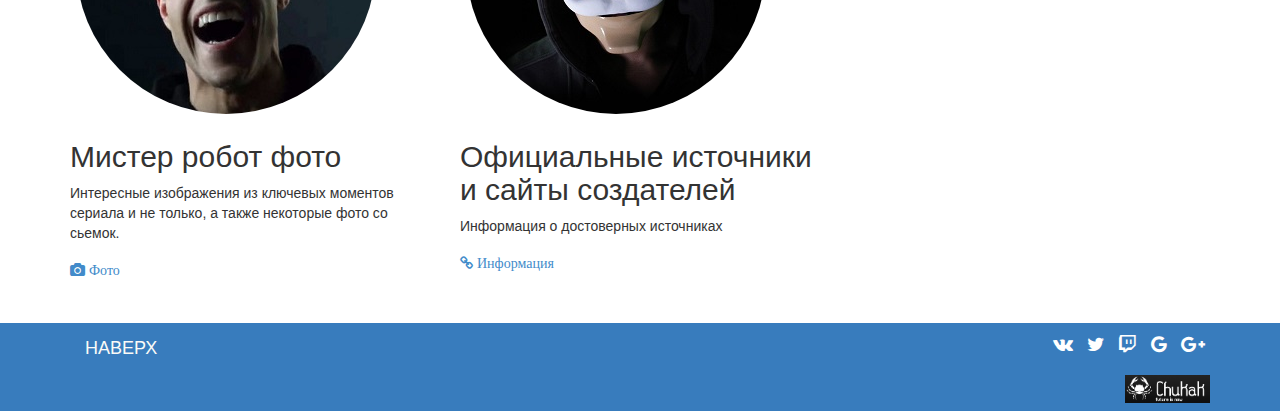
==== commit 76221f95: "initial commit" ====
--- a/index.html
+++ b/index.html
@@ -1,179 +1,185 @@
 <!DOCTYPE html>
-<html lang="en">                    
-  <head>                                  
-    <meta charset="utf-8">                                  
-    <meta http-equiv="X-UA-Compatible" content="IE=edge">                                  
-    <meta name="viewport" content="width=device-width, initial-scale=1">                                  
-    <link href="bootstrap/css/bootstrap.min.css" rel="stylesheet">                                  
-    <link href="styles/styles.css" rel="stylesheet">                                  
-    <link href="bootstrap/css/font-awesome.min.css" rel="stylesheet">                                
-    <!-- <link href="styles/carousel.css" rel="stylesheet">  -->                                           
-    <title>LUL                              
-    </title>                                  
-    <!-- Bootstrap -->                                             
-    <!-- HTML5 Shim and Respond.js IE8 support of HTML5 elements and media queries -->                                         
-    <!-- WARNING: Respond.js doesn't work if you view the page via file:// -->                                         
+<html lang="en">                          
+  <head>                                            
+    <meta charset="utf-8">                                            
+    <meta http-equiv="X-UA-Compatible" content="IE=edge">                                            
+    <meta name="viewport" content="width=device-width, initial-scale=1">                                            
+    <link href="bootstrap/css/bootstrap.min.css" rel="stylesheet">                                            
+    <link href="styles/styles.css" rel="stylesheet">                                            
+    <link href="bootstrap/css/font-awesome.min.css" rel="stylesheet">                                          
+    <!-- <link href="styles/carousel.css" rel="stylesheet">  -->                                                       
+    <title>LUL                                        
+    </title>                                            
+    <!-- Bootstrap -->                                                         
+    <!-- HTML5 Shim and Respond.js IE8 support of HTML5 elements and media queries -->                                                     
+    <!-- WARNING: Respond.js doesn't work if you view the page via file:// -->                                                     
     <!--[if lt IE 9]>
-                                <script src="https://oss.maxcdn.com/libs/html5shiv/3.7.0/html5shiv.js"></script>
-                                  <script src="https://oss.maxcdn.com/libs/respond.js/1.4.2/respond.min.js"></script>
-                                [endif]-->                           
-  </head>                    
-  <body id="bg-index">    
-    <div class="navbar navbar-inverse navbar-static-top clr">                                            
+                                        <script src="https://oss.maxcdn.com/libs/html5shiv/3.7.0/html5shiv.js"></script>
+                                          <script src="https://oss.maxcdn.com/libs/respond.js/1.4.2/respond.min.js"></script>
+                                        [endif]-->                                   
+  </head>                          
+  <body>              
+    <div class="navbar navbar-inverse navbar-static-top clr">                                                          
+      <div class="container">                                                                          
+        <div classs="navbar-header">                                                                                          
+          <button type="button" class="navbar-toggle" data-toggle="collapse" data-target="#navbar">                                                                                                          
+            <span class="sr-only">NAV                                                                                                        
+            </span>                                                                                                          
+            <span class="icon-bar">                                                                                                       
+            </span>                                                                                                          
+            <span class="icon-bar">                                                                                                       
+            </span>                                                                                                          
+            <span class="icon-bar">                                                                                                       
+            </span>                                                                                          
+          </button>                                                                                          
+          <a class="navbar-brand" href="index.html" id="logo-nav">                         
+            <img class="img-responsive" src="image/mr-robot-logo2.png" width="110px" heiht="auto"></a>                                                                       
+        </div>                                                                          
+        <div class="navbar-collapse collapse" id="navbar">                                                                                          
+          <form class="navbar-form navbar-right">                                                                                                          
+            <div class="form-group">                                                                                                                          
+              <input type="text" placeholder="Nickname" class="form-control">                                                                                                          
+            </div>                                                                                                          
+            <div class="form-group">                                                                                                                          
+              <input type="password" placeholder="password" class="form-control">                                                                                                          
+            </div>                                                                                                          
+            <button type="submit" class="btn btn-success">                                                                                                                       
+              <i class="fa fa-sign-in fa-lg" aria-hidden="true"></i>                                                                                                       
+            </button>                                                                                                          
+            <button type="submit" class="btn btn-primary">Регистрация                                                                                                        
+            </button>                                                                                          
+          </form>                                                                          
+        </div>                                                          
+      </div>                                          
+    </div>                                                 
+    <div id="mycarousel" class="carousel slide" data-ride="carousel">                                                                         
+      <ol class="carousel-indicators">                                                                          
+        <li data-target="#mycarousel" data-slide-to="0">                                                                       
+        </li>                                                                          
+        <li class="active" data-target="#mycarousel" data-slide-to="1">                                                                       
+        </li>                                                                          
+        <li data-target="#mycarousel" data-slide-to="2">                                                                       
+        </li>                                                     
+        <li data-target="#mycarousel" data-slide-to="3">                                                     
+        </li>                                                          
+      </ol>                                                          
+      <div class="carousel-inner">                                                                          
+        <div class="item">                                                                                          
+          <img src="image/mr-robot-1.jpg" alt="mr">                                                                                          
+          <!--<div class="container">   -->                                                                                                  
+          <div class="carousel-caption">  <h3>Мистер Робот</h3>                                                                                                          
+            <p>                                                                                                       
+            </p>                                                                                          
+          </div>                                                                          
+        </div>                                                                          
+        <div class="item active">                                                                                          
+          <img src="image/mr-robot-2.jpg" alt="mr">                                                                                          
+          <!--<div class="container">   -->                                                                                                  
+          <div class="carousel-caption">  <h3>Мистер Робот</h3>                                                                                                          
+            <p>                                                                                                       
+            </p>                                                                                          
+          </div>                                                                          
+        </div>                                                                          
+        <div class="item">                                                                                          
+          <img src="image/mr-robot-3.jpg" alt="mr">                                                                                         
+          <!-- <div class="container">       -->                                                                                                  
+          <div class="carousel-caption">  <h3>Мистер Робот</h3>                                                                                                          
+            <p>                                                                                                       
+            </p>                                                                                          
+          </div>                                                                          
+        </div>                                                     
+        <div class="item">                                                    
+          <img src="image/mr-robot-4.jpg" alt="mr">                                                    
+          <div class="carousel-caption"> <h3>Мистер Робот</h3>                                                            
+            <p>                                                            
+            </p>                                                                                    
+          </div>                                            
+        </div>                                                                    
+        <a href="#mycarousel" class="carousel-control right" data-slide="next">                                                                                    
+          <span class="fa fa-chevron-right" aria-hidden="true">  </a>                                                                    
+        <a href="#mycarousel" class="carousel-control left" data-slide="prev">                                                                                    
+          <span class="fa fa-chevron-left" aria-hidden="true">  </a>                                                    
+      </div>                          
+    </div>                                            
+    <div class="container content">                                                            
+      <div class="row">                                                                            
+        <div class="col-md-4">                                                                                            
+          <img src="image/mr-robot-img1.jpg" alt="" class="img-responsive img-circle">  <h2>Bсе серии</h2>                                                                                            
+          <p>Сериал повествует об Эллиоте Алдерсоне — молодом инженере кибербезопасности днём,    и талантливом хакере ночью. Эллиот оказывается на перепутье,     когда таинственный лидер подпольной хакерской группы пытается завербовать его,     чтобы уничтожить корпорацию, которой он оказывает свои услуги.      Вследствие своих личных убеждений, Эллиот пытается устоять перед возможностью свергнуть руководителей,      которые, по его мнению, управляют миром и рушат его.                                                                                          
+          </p>                                                                                            
+          <a href="#" class="fa fa-floppy-o"> Скачать серии</a>                                                                            
+        </div>                                                                               
+        <div class="col-md-4">                                                                                            
+          <img src="image/mr-robot-img2.jpg" alt="" class="img-responsive img-circle">  <h2>Список актеров</h2>                                                                                            
+          <p>Здесь вы можете найти список актеров, снимающихся в сериале MR. Robot                                                                                          
+          </p>                                                                                            
+          <a href="#" class="fa fa-user"> Список актеров</a>                                                                               
+        </div>                                                                            
+        <div class="col-md-4">                                                                                            
+          <img src="image/mr-robot-img4.jpg" alt="" class="img-responsive img-circle">  <h2>Отсылки и факты</h2>                                                                                            
+          <p>По этой ссылке вы можете найти множество интересных отсылок и фактов,   а также историй, совпадающих с реальными, и многое другое...                                                                                          
+          </p>                                                                                            
+          <a href="facts2.html" class="fa fa-exclamation">Отсылки и факты</a>                                                                            
+        </div>                                                                  
+      </div>                    
+      <div class="row">                        
+        <div class="col-md-4">                            
+          <img src="image/mr-robot-img5.jpg" alt="" class="img-responive img-circle">        <h2> Мистер робот фото</h2>                            
+          <p>Интересные изображения из ключевых моментов сериала и не только, а также некоторые фото со сьемок.                      
+          </p>                            
+          <a href="foto.html" class="fa fa-camera"> Фото</a>                                                     
+        </div>                      
+        <div class="col-md-4">                          
+          <img src="image/mr-robot-img6.jpg" alt="" class="img-responsive img-circle">    <h2>Официальные источники и сайты создателей</h2>                          
+          <p>Информация о достоверных источниках                      
+          </p>                          
+          <a href="#" class="fa fa-link"> Информация</a>                      
+        </div>                     
+      </div>                  
+      <div class="col-md-4">                  
+      </div>              
+    </div>              
+    <div class="footer clr">                    
       <div class="container">                                                        
-        <div classs="navbar-header">                                                                    
-          <button type="button" class="navbar-toggle" data-toggle="collapse" data-target="#navbar">                                                                                
-            <span class="sr-only">NAV                                                                              
-            </span>                                                                                
-            <span class="icon-bar">                                                                             
-            </span>                                                                                
-            <span class="icon-bar">                                                                             
-            </span>                                                                                
-            <span class="icon-bar">                                                                             
-            </span>                                                                    
-          </button>                                                                    
-          <a class="navbar-brand" href="index.html" id="logo-nav">
-            <img class="img-responsive" src="image/mr-robot-logo2.png" width="110px" heiht="auto"></a>                                                     
-        </div>                                                        
-        <div class="navbar-collapse collapse" id="navbar">                                                                    
-          <form class="navbar-form navbar-right">                                                                                
-            <div class="form-group">                                                                                            
-              <input type="text" placeholder="Nickname" class="form-control">                                                                                
-            </div>                                                                                
-            <div class="form-group">                                                                                            
-              <input type="password" placeholder="password" class="form-control">                                                                                
-            </div>                                                                                
-            <button type="submit" class="btn btn-success">                                                                                         
-              <i class="fa fa-sign-in fa-lg" aria-hidden="true"></i>                                                                             
-            </button>                                                                                
-            <button type="submit" class="btn btn-primary">Регистрация                                                                              
-            </button>                                                                    
-          </form>                                                        
-        </div>                                            
-      </div>                                
-    </div>                                       
-    <div id="mycarousel" class="carousel slide" data-ride="carousel">                                                           
-      <ol class="carousel-indicators">                                                        
-        <li data-target="#mycarousel" data-slide-to="0">                                                     
-        </li>                                                        
-        <li class="active" data-target="#mycarousel" data-slide-to="1">                                                     
-        </li>                                                        
-        <li data-target="#mycarousel" data-slide-to="2">                                                     
-        </li>                                   
-        <li data-target="#mycarousel" data-slide-to="3">                                   
-        </li>                                            
-      </ol>                                            
-      <div class="carousel-inner">                                                        
-        <div class="item">                                                                    
-          <img src="image/mr-robot-1.jpg" alt="mr">                                                                    
-          <!--<div class="container">   -->                                                                          
-          <div class="carousel-caption">  <h3>Мистер Робот</h3>                                                                                
-            <p>                                                                             
-            </p>                                                                    
-          </div>                                                        
-        </div>                                                        
-        <div class="item active">                                                                    
-          <img src="image/mr-robot-2.jpg" alt="mr">                                                                    
-          <!--<div class="container">   -->                                                                          
-          <div class="carousel-caption">  <h3>Мистер Робот</h3>                                                                                
-            <p>                                                                             
-            </p>                                                                    
-          </div>                                                        
-        </div>                                                        
-        <div class="item">                                                                    
-          <img src="image/mr-robot-3.jpg" alt="mr">                                                                   
-          <!-- <div class="container">       -->                                                                          
-          <div class="carousel-caption">  <h3>Мистер Робот</h3>                                                                                
-            <p>                                                                             
-            </p>                                                                    
-          </div>                                                        
-        </div>                                   
-        <div class="item">                              
-          <img src="image/mr-robot-4.jpg" alt="mr">                              
-          <div class="carousel-caption"> <h3>Мистер Робот</h3>                                  
-            <p>                                  
-            </p>                                                              
-          </div>                          
-        </div>                                                  
-        <a href="#mycarousel" class="carousel-control right" data-slide="next">                                                              
-          <span class="fa fa-chevron-right" aria-hidden="true">  </a>                                                  
-        <a href="#mycarousel" class="carousel-control left" data-slide="prev">                                                              
-          <span class="fa fa-chevron-left" aria-hidden="true">  </a>                                      
-      </div>                
-    </div>                                  
-    <div class="container content">                                              
-      <div class="row">                                                          
-        <div class="col-md-4">                                                                      
-          <img src="image/mr-robot-img1.jpg" alt="" class="img-responsive img-circle">  <h2>Bсе серии</h2>                                                                      
-          <p>Сериал повествует об Эллиоте Алдерсоне — молодом инженере кибербезопасности днём,    и талантливом хакере ночью. Эллиот оказывается на перепутье,     когда таинственный лидер подпольной хакерской группы пытается завербовать его,     чтобы уничтожить корпорацию, которой он оказывает свои услуги.      Вследствие своих личных убеждений, Эллиот пытается устоять перед возможностью свергнуть руководителей,      которые, по его мнению, управляют миром и рушат его.                                                                    
-          </p>                                                                      
-          <a href="#" class="fa fa-floppy-o"> Скачать серии</a>                                                          
-        </div>                                                             
-        <div class="col-md-4">                                                                      
-          <img src="image/mr-robot-img2.jpg" alt="" class="img-responsive img-circle">  <h2>Список актеров</h2>                                                                      
-          <p>Здесь вы можете найти список актеров, снимающихся в сериале MR. Robot                                                                    
-          </p>                                                                      
-          <a href="#" class="fa fa-user"> Список актеров</a>                                                             
-        </div>                                                          
-        <div class="col-md-4">                                                                      
-          <img src="image/mr-robot-img4.jpg" alt="" class="img-responsive img-circle">  <h2>Отсылки и факты</h2>                                                                      
-          <p>По этой ссылке вы можете найти множество интересных отсылок и фактов,   а также историй, совпадающих с реальными, и многое другое...                                                                    
-          </p>                                                                      
-          <a href="facts2.html" class="fa fa-exclamation">Отсылки и факты</a>                                                          
-        </div>                                                    
-      </div>      
-      <div class="row">      
-        <div class="col-md-4">      
-          <img src="image/mr-robot-img5.jpg" alt="" class="img-responive img-circle">        <h2> Мистер робот фото</h2>      
-          <p>Интересные изображения из ключевых моментов сериала и не только, а также некоторые фото со сьемок.
-          </p>      
-          <a href="foto.html" class="fa fa-camera"> Фото</a>                                   
-        </div>    
-        <div class="col-md-4">    
-          <img src="image/mr-robot-img6.jpg" alt="" class="img-responsive img-circle">    <h2>Официальные источники и сайты создателей</h2>    
-          <p>Информация о достоверных источниках
-          </p>    
-          <a href="#" class="fa fa-link"> Информация</a>    
-        </div>       
-      </div>    
-      <div class="col-md-4">    
-      </div>    
-    </div>    
-    <div class="footer clr">      
-      <div class="container">                                      
-        <div class="navbar-header">               
-          <button type="button" class="navbar-toggle" data-toggle="collapse" data-target="#navbar">                                                                                
-            <span class="sr-only">NAV                                                                              
-            </span>                                                                                
-            <span class="icon-bar">                                                                             
-            </span>                                                                                
-            <span class="icon-bar">                                                                             
-            </span>                                                                                
-            <span class="icon-bar">                                                                             
-            </span>                                                                    
-          </button>                                                                    
-          <a class="navbar-brand" href="#" style="color:#FAFAF7">НАВЕРХ</a>             
-        </div>             
-        <div class="navbar-collapse collapse" id="navbar">               
-          <div class="navbar-right icon-style">          
-            <a href="#" class="fa fa-vk fa-lg"></a>              
-            <a href="#" class="fa fa-twitter fa-lg"></a>              
-            <a href="#" class="fa fa-twitch fa-lg"></a>              
-            <a href="#" class="fa fa-google fa-lg"></a>              
+        <div class="navbar-header">                                     
+          <button type="button" class="navbar-toggle" data-toggle="collapse" data-target="#navbar">                                                                                                          
+            <span class="sr-only">NAV                                                                                                        
+            </span>                                                                                                          
+            <span class="icon-bar">                                                                                                       
+            </span>                                                                                                          
+            <span class="icon-bar">                                                                                                       
+            </span>                                                                                                          
+            <span class="icon-bar">                                                                                                       
+            </span>                                                                                          
+          </button>                                                                                          
+          <a class="navbar-brand" href="#" style="color:#FAFAF7">НАВЕРХ</a>                                         
+        </div>                               
+        <div class="navbar-collapse collapse" id="navbar">                                     
+          <div class="navbar-right icon-style">                                    
+            <a href="#" class="fa fa-vk fa-lg"></a>                                        
+            <a href="#" class="fa fa-twitter fa-lg"></a>                                        
+            <a href="#" class="fa fa-twitch fa-lg"></a>                                        
+            <a href="#" class="fa fa-google fa-lg"></a>                                        
             <a href="#" class="fa fa-google-plus fa-lg"></a>            
-            <!--
-                      <a href="https://vk.com/rakchukak" target="_blank" class="fa fa-vk fa-2x"></a>   
-                       <a href="https://twitter.com/Chuak2maylireds" target="_blank" class="fa fa-twitter fa-2x"></a>   
-                       <a href="https://www.twitch.tv/moy_kumir_elliot" target="_blank" class="fa fa-twitch fa-2x"></a>    -->             
-          </div>             
+          </div>            
         </div>           
-      </div>         
-    </div>             
-    <!-- <a href="#">На главную</a> -->                                            
-    <!-- jQuery (necessary for Bootstrap's JavaScript plugins) -->                 
-<script src="https://ajax.googleapis.com/ajax/libs/jquery/1.11.0/jquery.min.js"></script>                                           
-    <!-- Include all compiled plugins (below), or include individual files as needed -->                 
-<script src="bootstrap/js/bootstrap.min.js"></script>                 
-<script src="bootstrap/js/bootstrapTwo.js"></script>                           
+        <div class="navbar-collapse collapse">           
+          <div class="navbar-right">              
+            <a href="#">                
+              <img  src="image/logo.png" width="85px" height="auto" class="img-responsive logo-ch"></a>              
+          </div>                 
+        </div>                               
+      </div>               
+    </div>
+                                              
+    <!--   <a href="https://vk.com/rakchukak" target="_blank" class="fa fa-vk fa-2x"></a>   
+                                       <a href="https://twitter.com/Chuak2maylireds" target="_blank" class="fa fa-twitter fa-2x"></a>   
+                                       <a href="https://www.twitch.tv/moy_kumir_elliot" target="_blank" class="fa fa-twitch fa-2x"></a>    -->                                                                                            
+    <!-- <a href="#">На главную</a> -->                                                        
+    <!-- jQuery (necessary for Bootstrap's JavaScript plugins) -->                     
+<script src="https://ajax.googleapis.com/ajax/libs/jquery/1.11.0/jquery.min.js"></script>                                                       
+    <!-- Include all compiled plugins (below), or include individual files as needed -->                     
+<script src="bootstrap/js/bootstrap.min.js"></script>                     
+<script src="bootstrap/js/bootstrapTwo.js"></script>                                   
   </body>
 </html>  --- a/styles/styles.css
+++ b/styles/styles.css
@@ -71,11 +71,9 @@
 	bottom: 0;
 	position: relative;
 	width: 100%;
-	height: 60px;
+	height: 100%;
 }
-#bg-index {
-	background: #fff;
-}
+
 .content {
 	background-color: #fff;
 	padding-top: 8px;
@@ -98,4 +96,6 @@
 	opacity: 0.65;
 	transform: scaleX(1.015) scaleY(0.97);
   
-}+}
+
+.logo-ch { padding:2px 0px 8px 0; }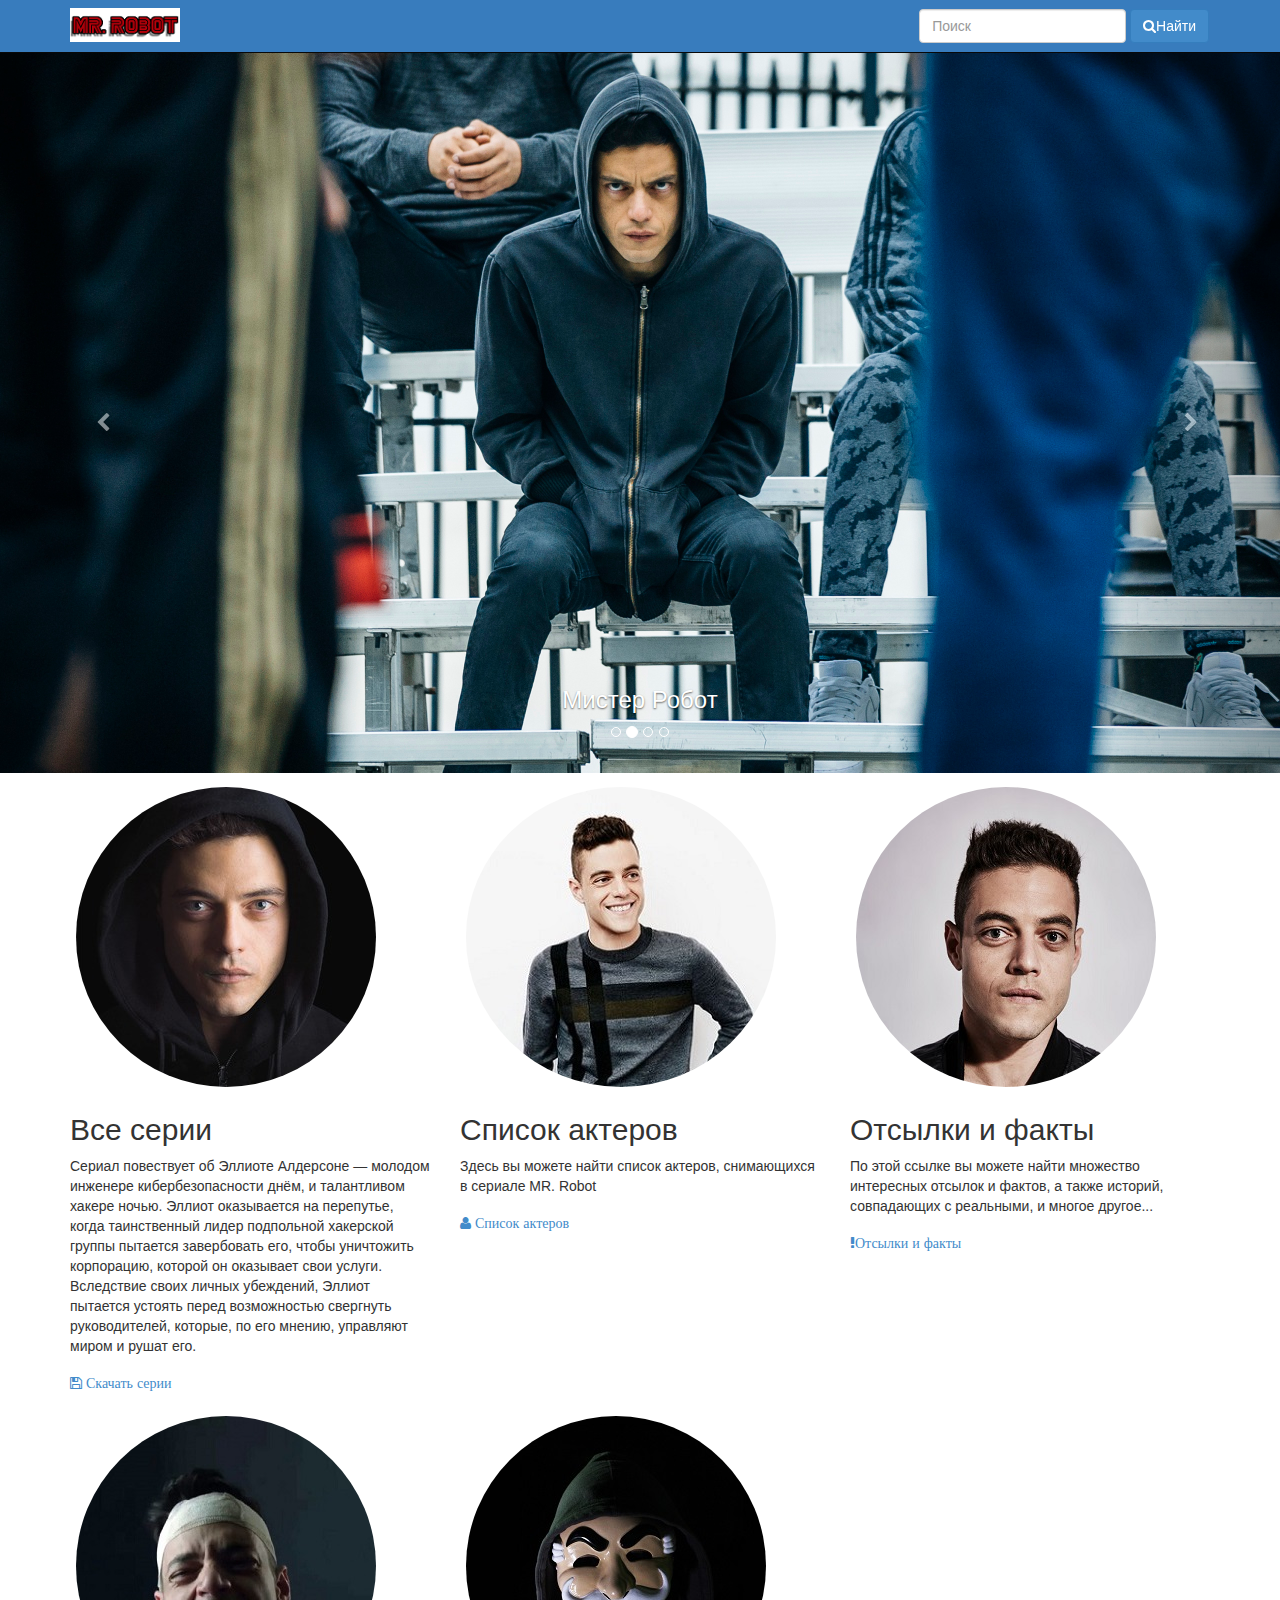
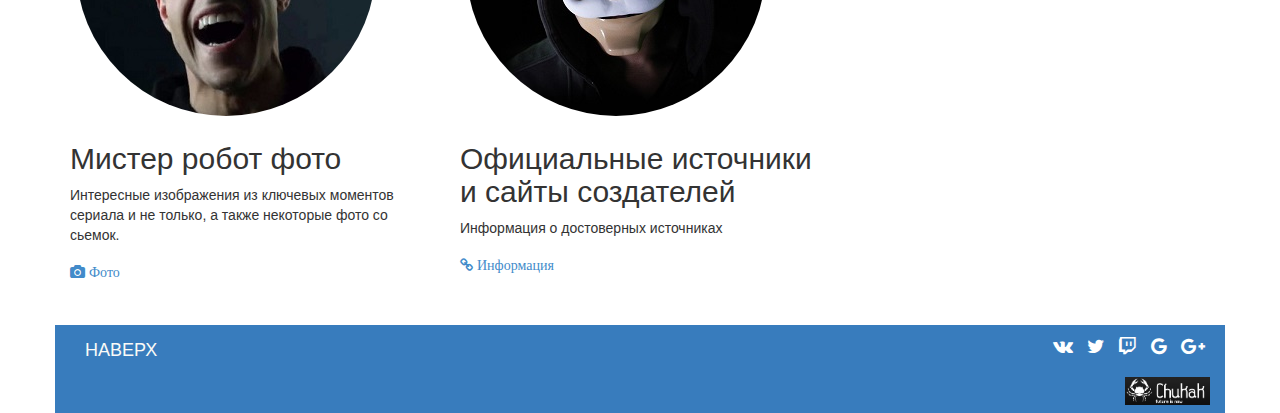
==== commit c303466e: "initial commit" ====
--- a/index.html
+++ b/index.html
@@ -1,185 +1,195 @@
 <!DOCTYPE html>
-<html lang="en">                          
-  <head>                                            
-    <meta charset="utf-8">                                            
-    <meta http-equiv="X-UA-Compatible" content="IE=edge">                                            
-    <meta name="viewport" content="width=device-width, initial-scale=1">                                            
-    <link href="bootstrap/css/bootstrap.min.css" rel="stylesheet">                                            
-    <link href="styles/styles.css" rel="stylesheet">                                            
-    <link href="bootstrap/css/font-awesome.min.css" rel="stylesheet">                                          
-    <!-- <link href="styles/carousel.css" rel="stylesheet">  -->                                                       
-    <title>LUL                                        
-    </title>                                            
-    <!-- Bootstrap -->                                                         
-    <!-- HTML5 Shim and Respond.js IE8 support of HTML5 elements and media queries -->                                                     
-    <!-- WARNING: Respond.js doesn't work if you view the page via file:// -->                                                     
-    <!--[if lt IE 9]>
-                                        <script src="https://oss.maxcdn.com/libs/html5shiv/3.7.0/html5shiv.js"></script>
-                                          <script src="https://oss.maxcdn.com/libs/respond.js/1.4.2/respond.min.js"></script>
-                                        [endif]-->                                   
-  </head>                          
-  <body>              
-    <div class="navbar navbar-inverse navbar-static-top clr">                                                          
-      <div class="container">                                                                          
-        <div classs="navbar-header">                                                                                          
-          <button type="button" class="navbar-toggle" data-toggle="collapse" data-target="#navbar">                                                                                                          
-            <span class="sr-only">NAV                                                                                                        
-            </span>                                                                                                          
-            <span class="icon-bar">                                                                                                       
-            </span>                                                                                                          
-            <span class="icon-bar">                                                                                                       
-            </span>                                                                                                          
-            <span class="icon-bar">                                                                                                       
-            </span>                                                                                          
-          </button>                                                                                          
-          <a class="navbar-brand" href="index.html" id="logo-nav">                         
-            <img class="img-responsive" src="image/mr-robot-logo2.png" width="110px" heiht="auto"></a>                                                                       
-        </div>                                                                          
-        <div class="navbar-collapse collapse" id="navbar">                                                                                          
-          <form class="navbar-form navbar-right">                                                                                                          
-            <div class="form-group">                                                                                                                          
-              <input type="text" placeholder="Nickname" class="form-control">                                                                                                          
-            </div>                                                                                                          
-            <div class="form-group">                                                                                                                          
-              <input type="password" placeholder="password" class="form-control">                                                                                                          
-            </div>                                                                                                          
-            <button type="submit" class="btn btn-success">                                                                                                                       
-              <i class="fa fa-sign-in fa-lg" aria-hidden="true"></i>                                                                                                       
-            </button>                                                                                                          
-            <button type="submit" class="btn btn-primary">Регистрация                                                                                                        
-            </button>                                                                                          
-          </form>                                                                          
-        </div>                                                          
-      </div>                                          
-    </div>                                                 
-    <div id="mycarousel" class="carousel slide" data-ride="carousel">                                                                         
-      <ol class="carousel-indicators">                                                                          
-        <li data-target="#mycarousel" data-slide-to="0">                                                                       
-        </li>                                                                          
-        <li class="active" data-target="#mycarousel" data-slide-to="1">                                                                       
-        </li>                                                                          
-        <li data-target="#mycarousel" data-slide-to="2">                                                                       
-        </li>                                                     
-        <li data-target="#mycarousel" data-slide-to="3">                                                     
-        </li>                                                          
-      </ol>                                                          
-      <div class="carousel-inner">                                                                          
-        <div class="item">                                                                                          
-          <img src="image/mr-robot-1.jpg" alt="mr">                                                                                          
-          <!--<div class="container">   -->                                                                                                  
-          <div class="carousel-caption">  <h3>Мистер Робот</h3>                                                                                                          
-            <p>                                                                                                       
-            </p>                                                                                          
-          </div>                                                                          
-        </div>                                                                          
-        <div class="item active">                                                                                          
-          <img src="image/mr-robot-2.jpg" alt="mr">                                                                                          
-          <!--<div class="container">   -->                                                                                                  
-          <div class="carousel-caption">  <h3>Мистер Робот</h3>                                                                                                          
-            <p>                                                                                                       
-            </p>                                                                                          
-          </div>                                                                          
-        </div>                                                                          
-        <div class="item">                                                                                          
-          <img src="image/mr-robot-3.jpg" alt="mr">                                                                                         
-          <!-- <div class="container">       -->                                                                                                  
-          <div class="carousel-caption">  <h3>Мистер Робот</h3>                                                                                                          
-            <p>                                                                                                       
-            </p>                                                                                          
-          </div>                                                                          
-        </div>                                                     
-        <div class="item">                                                    
-          <img src="image/mr-robot-4.jpg" alt="mr">                                                    
-          <div class="carousel-caption"> <h3>Мистер Робот</h3>                                                            
-            <p>                                                            
-            </p>                                                                                    
-          </div>                                            
-        </div>                                                                    
-        <a href="#mycarousel" class="carousel-control right" data-slide="next">                                                                                    
-          <span class="fa fa-chevron-right" aria-hidden="true">  </a>                                                                    
-        <a href="#mycarousel" class="carousel-control left" data-slide="prev">                                                                                    
-          <span class="fa fa-chevron-left" aria-hidden="true">  </a>                                                    
-      </div>                          
-    </div>                                            
-    <div class="container content">                                                            
-      <div class="row">                                                                            
-        <div class="col-md-4">                                                                                            
-          <img src="image/mr-robot-img1.jpg" alt="" class="img-responsive img-circle">  <h2>Bсе серии</h2>                                                                                            
-          <p>Сериал повествует об Эллиоте Алдерсоне — молодом инженере кибербезопасности днём,    и талантливом хакере ночью. Эллиот оказывается на перепутье,     когда таинственный лидер подпольной хакерской группы пытается завербовать его,     чтобы уничтожить корпорацию, которой он оказывает свои услуги.      Вследствие своих личных убеждений, Эллиот пытается устоять перед возможностью свергнуть руководителей,      которые, по его мнению, управляют миром и рушат его.                                                                                          
-          </p>                                                                                            
-          <a href="#" class="fa fa-floppy-o"> Скачать серии</a>                                                                            
-        </div>                                                                               
-        <div class="col-md-4">                                                                                            
-          <img src="image/mr-robot-img2.jpg" alt="" class="img-responsive img-circle">  <h2>Список актеров</h2>                                                                                            
-          <p>Здесь вы можете найти список актеров, снимающихся в сериале MR. Robot                                                                                          
-          </p>                                                                                            
-          <a href="#" class="fa fa-user"> Список актеров</a>                                                                               
-        </div>                                                                            
-        <div class="col-md-4">                                                                                            
-          <img src="image/mr-robot-img4.jpg" alt="" class="img-responsive img-circle">  <h2>Отсылки и факты</h2>                                                                                            
-          <p>По этой ссылке вы можете найти множество интересных отсылок и фактов,   а также историй, совпадающих с реальными, и многое другое...                                                                                          
-          </p>                                                                                            
-          <a href="facts2.html" class="fa fa-exclamation">Отсылки и факты</a>                                                                            
-        </div>                                                                  
-      </div>                    
-      <div class="row">                        
-        <div class="col-md-4">                            
-          <img src="image/mr-robot-img5.jpg" alt="" class="img-responive img-circle">        <h2> Мистер робот фото</h2>                            
-          <p>Интересные изображения из ключевых моментов сериала и не только, а также некоторые фото со сьемок.                      
-          </p>                            
-          <a href="foto.html" class="fa fa-camera"> Фото</a>                                                     
-        </div>                      
-        <div class="col-md-4">                          
-          <img src="image/mr-robot-img6.jpg" alt="" class="img-responsive img-circle">    <h2>Официальные источники и сайты создателей</h2>                          
-          <p>Информация о достоверных источниках                      
-          </p>                          
-          <a href="#" class="fa fa-link"> Информация</a>                      
-        </div>                     
-      </div>                  
-      <div class="col-md-4">                  
-      </div>              
-    </div>              
-    <div class="footer clr">                    
-      <div class="container">                                                        
-        <div class="navbar-header">                                     
-          <button type="button" class="navbar-toggle" data-toggle="collapse" data-target="#navbar">                                                                                                          
-            <span class="sr-only">NAV                                                                                                        
-            </span>                                                                                                          
-            <span class="icon-bar">                                                                                                       
-            </span>                                                                                                          
-            <span class="icon-bar">                                                                                                       
-            </span>                                                                                                          
-            <span class="icon-bar">                                                                                                       
-            </span>                                                                                          
-          </button>                                                                                          
-          <a class="navbar-brand" href="#" style="color:#FAFAF7">НАВЕРХ</a>                                         
+<html lang="en">                             
+  <head>                                                 
+    <meta charset="utf-8">                                                 
+    <meta http-equiv="X-UA-Compatible" content="IE=edge">                                                 
+    <meta name="viewport" content="width=device-width, initial-scale=1">                                               
+    <link href="styles/full-styles.css" rel="stylesheet">                                                 
+    <link href="styles/styles.css" rel="stylesheet">                                                
+    <link href="styles/pagination.css" rel="stylesheet">      
+    <link href="styles/font-awesome.min.css" rel="stylesheet">                                             
+    <title>LUL                                             
+    </title>                                                 
+    <!-- <script src="https://oss.maxcdn.com/libs/html5shiv/3.7.0/html5shiv.js"></script>
+            <script src="https://oss.maxcdn.com/libs/respond.js/1.4.2/respond.min.js"></script> -->                                       
+  </head>                             
+  <body>                  
+      <div class="navbar navbar-inverse navbar-static-top clr">                                                          
+          <div class="container">                                                                          
+            <div classs="navbar-header">                                                                                          
+            <!--  <button type="button" class="navbar-toggle" data-toggle="collapse" data-target="#navbar">                                                                                                          
+                <span class="sr-only">NAV                                                                                                        
+                </span>                                                                                                          
+                <span class="icon-bar">                                                                                                       
+                </span>                                                                                                          
+                <span class="icon-bar">                                                                                                       
+                </span>                                                                                                          
+                <span class="icon-bar">                                                                                                       
+                </span>                                                                                          
+              </button>  -->                                                                                                
+       <a class="navbar-brand" href="#" id="logo-nav">                         
+                <img class="img-responsive" src="image/mr-robot-logo2.png" width="110px" heiht="auto"></a>                                                                       
+            </div>                                                                          
+           <!-- <div class="navbar-collapse collapse" id="navbar">                                                                                          
+              <form class="navbar-form navbar-right">                                                                                                          
+                <div class="form-group">                                                                                                                          
+                  <input type="text" placeholder="Nickname" class="form-control">                                                                                                          
+                </div>                                                                                                          
+                <div class="form-group">                                                                                                                          
+                  <input type="password" placeholder="password" class="form-control">                                                                                                          
+                </div>                                                                                                          
+                <button type="submit" class="btn btn-success">                                                                                                                       
+                  <i class="fa fa-sign-in fa-lg" aria-hidden="true"></i>                                                                                                       
+                </button>                                                                                                          
+                <button type="submit" class="btn btn-primary">Регистрация                                                                                                        
+                </button>                                                                                          
+              </form>                                                                          
+            </div>      -->  
+            <div class="navbar">
+            <form class="navbar-form navbar-right">
+            <div class="form-group focus">
+            <input type="search" placeholder="Поиск" class="form-control">
+            </div>
+            <button class="btn btn-primary"><i class="fa fa-search" aria-hidden="true"></i>Найти</button>
+            </form>
+            </div>                                                       
+          </div>                                          
+        </div>                                                      
+    <div id="mycarousel" class="carousel slide" data-ride="carousel">                                                                                
+      <ol class="carousel-indicators">                                                                                   
+        <li data-target="#mycarousel" data-slide-to="0">                                                                                
+        </li>                                                                                   
+        <li class="active" data-target="#mycarousel" data-slide-to="1">                                                                                
+        </li>                                                                                   
+        <li data-target="#mycarousel" data-slide-to="2">                                                                                
+        </li>                                                              
+        <li data-target="#mycarousel" data-slide-to="3">                                                              
+        </li>                                                                 
+      </ol>                                                                 
+      <div class="carousel-inner">                                                                                   
+        <div class="item">                                                                                                     
+          <img src="image/mr-robot-1.jpg" alt="mr">                                                                                                     
+          <!--<div class="container">   -->                                                                                                              
+          <div class="carousel-caption">  <h3>Мистер Робот</h3>                                                                                                                       
+            <p>                                                                                                                    
+            </p>                                                                                                     
+          </div>                                                                                   
+        </div>                                                                                   
+        <div class="item active">                                                                                                     
+          <img src="image/mr-robot-2.jpg" alt="mr">                                                                                                     
+          <!--<div class="container">   -->                                                                                                              
+          <div class="carousel-caption">  <h3>Мистер Робот</h3>                                                                                                                       
+            <p>                                                                                                                    
+            </p>                                                                                                     
+          </div>                                                                                   
+        </div>                                                                                   
+        <div class="item">                                                                                                     
+          <img src="image/mr-robot-3.jpg" alt="mr">                                                                                                    
+          <!-- <div class="container">       -->                                                                                                              
+          <div class="carousel-caption">  <h3>Мистер Робот</h3>                                                                                                                       
+            <p>                                                                                                                    
+            </p>                                                                                                     
+          </div>                                                                                   
+        </div>                                                              
+        <div class="item">                                                               
+          <img src="image/mr-robot-4.jpg" alt="mr">                                                               
+          <div class="carousel-caption"> <h3>Мистер Робот</h3>                                                                         
+            <p>                                                                         
+            </p>                                                                                               
+          </div>                                                     
+        </div>                                                                             
+        <a href="#mycarousel" class="carousel-control right" data-slide="next">                                                                                               
+          <span class="fa fa-chevron-right" aria-hidden="true">  </a>                                                                             
+        <a href="#mycarousel" class="carousel-control left" data-slide="prev">                                                                                               
+          <span class="fa fa-chevron-left" aria-hidden="true">  </a>                                                           
+      </div>                               
+    </div>   
+    <!-- <div class="container">
+        <div class="col-md-8">
+        <form class="focus">
+        <div class="form-group">
+        <input type="search" placeholder="Поиск" class="form-control">
+            </div>
+            <button class="btn btn-primary"><i class="fa fa-search" aria-hidden="true"></i>Найти</button>
+            </form>
+        </div>
+        </div>  -->    
+    <div class="container content">                                                                   
+      <div class="row">                                                                                     
+        <div class="col-md-4">                                                                                                       
+          <img src="image/mr-robot-img1.jpg" alt="" class="img-responsive img-circle">  <h2>Bсе серии</h2>                                                                                                       
+          <p>Сериал повествует об Эллиоте Алдерсоне — молодом инженере кибербезопасности днём,    и талантливом хакере ночью. Эллиот оказывается на перепутье,     когда таинственный лидер подпольной хакерской группы пытается завербовать его,     чтобы уничтожить корпорацию, которой он оказывает свои услуги.      Вследствие своих личных убеждений, Эллиот пытается устоять перед возможностью свергнуть руководителей,      которые, по его мнению, управляют миром и рушат его.                                                                                                     
+          </p>                                                                                                       
+          <a href="#" class="fa fa-floppy-o"> Скачать серии</a>                                                                                     
+        </div>                                                                                        
+        <div class="col-md-4">                                                                                                       
+          <img src="image/mr-robot-img2.jpg" alt="" class="img-responsive img-circle">  <h2>Список актеров</h2>                                                                                                       
+          <p>Здесь вы можете найти список актеров, снимающихся в сериале MR. Robot                                                                                                     
+          </p>                                                                                                       
+          <a href="Actors.html" class="fa fa-user"> Список актеров</a>                                                                                        
+        </div>                                                                                     
+        <div class="col-md-4">                                                                                                       
+          <img src="image/mr-robot-img4.jpg" alt="" class="img-responsive img-circle">  <h2>Отсылки и факты</h2>                                                                                                       
+          <p>По этой ссылке вы можете найти множество интересных отсылок и фактов,   а также историй, совпадающих с реальными, и многое другое...                                                                                                     
+          </p>                                                                                                       
+          <a href="facts2.html" class="fa fa-exclamation">Отсылки и факты</a>                                                                                     
+        </div>                                                                         
+      </div>                           
+      <div class="row">                                 
+        <div class="col-md-4">                                       
+          <img src="image/mr-robot-img5.jpg" alt="" class="img-responive img-circle">        <h2> Мистер робот фото</h2>                                       
+          <p>Интересные изображения из ключевых моментов сериала и не только, а также некоторые фото со сьемок.                                 
+          </p>                                       
+          <a href="foto.html" class="fa fa-camera"> Фото</a>                                                              
         </div>                               
-        <div class="navbar-collapse collapse" id="navbar">                                     
-          <div class="navbar-right icon-style">                                    
-            <a href="#" class="fa fa-vk fa-lg"></a>                                        
-            <a href="#" class="fa fa-twitter fa-lg"></a>                                        
-            <a href="#" class="fa fa-twitch fa-lg"></a>                                        
-            <a href="#" class="fa fa-google fa-lg"></a>                                        
-            <a href="#" class="fa fa-google-plus fa-lg"></a>            
-          </div>            
-        </div>           
-        <div class="navbar-collapse collapse">           
-          <div class="navbar-right">              
-            <a href="#">                
-              <img  src="image/logo.png" width="85px" height="auto" class="img-responsive logo-ch"></a>              
-          </div>                 
-        </div>                               
-      </div>               
-    </div>
-                                              
-    <!--   <a href="https://vk.com/rakchukak" target="_blank" class="fa fa-vk fa-2x"></a>   
-                                       <a href="https://twitter.com/Chuak2maylireds" target="_blank" class="fa fa-twitter fa-2x"></a>   
-                                       <a href="https://www.twitch.tv/moy_kumir_elliot" target="_blank" class="fa fa-twitch fa-2x"></a>    -->                                                                                            
-    <!-- <a href="#">На главную</a> -->                                                        
-    <!-- jQuery (necessary for Bootstrap's JavaScript plugins) -->                     
-<script src="https://ajax.googleapis.com/ajax/libs/jquery/1.11.0/jquery.min.js"></script>                                                       
-    <!-- Include all compiled plugins (below), or include individual files as needed -->                     
-<script src="bootstrap/js/bootstrap.min.js"></script>                     
-<script src="bootstrap/js/bootstrapTwo.js"></script>                                   
+        <div class="col-md-4">                                     
+          <img src="image/mr-robot-img6.jpg" alt="" class="img-responsive img-circle">    <h2>Официальные источники и сайты создателей</h2>                                     
+          <p>Информация о достоверных источниках                                 
+          </p>                                     
+          <a href="official.html" class="fa fa-link"> Информация</a>                               
+        </div>                            
+      </div>                         
+      <div class="col-md-4">                         
+      </div>                   
+    </div>    
+    <div class="container">    
+      <div class="row">                   
+        <div class="footer clr">                                                 
+          <div class="container">                                                                                           
+            <div class="navbar-header">                                                                             
+              <!-- <button type="button" class="navbar-toggle" data-toggle="collapse" data-target="#navbar">                                                                                                                       
+                                            <span class="sr-only">NAV                                                                                                                     
+                                            </span>                                                                                                                       
+                                            <span class="icon-bar">                                                                                                                    
+                                            </span>                                                                                                                       
+                                            <span class="icon-bar">                                                                                                                    
+                                            </span>                                                                                                                       
+                                            <span class="icon-bar">                                                                                                                    
+                                            </span>                                                                                                     
+                                          </button>  -->                                                                                                                                   
+              <a class="navbar-brand" href="#" style="color:#FAFAF7">НАВЕРХ</a>                                                                            
+            </div>                                                                  
+            <div class="navbar-collapse collapse visible-xs" id="navbar">                                                                              
+              <div class="navbar-right icon-style">                                                                                   
+                <a href="#" class="fa fa-vk fa-lg"></a>                                                                                       
+                <a href="#" class="fa fa-twitter fa-lg"></a>                                                                                       
+                <a href="#" class="fa fa-twitch fa-lg"></a>                                                                                       
+                <a href="#" class="fa fa-google fa-lg"></a>                                                                                       
+                <a href="#" class="fa fa-google-plus fa-lg"></a>                                                     
+              </div>                                               
+            </div>                                              
+            <div class="navbar-collapse collapse hidden-xs">                                                    
+              <div class="navbar-right">                                                             
+                <a href="#">                                                                     
+                  <img  src="image/logo.png" width="85px" height="auto" class="img-responsive logo-ch"></a>                                                       
+              </div>                                                    
+            </div>                                                            
+          </div>                                      
+        </div>        
+      </div>        
+    </div>    
+    <!-- jQuery (necessary for Bootstrap's JavaScript plugins) -->                      
+<script src="https://ajax.googleapis.com/ajax/libs/jquery/3.1.0/jquery.min.js"></script>                                                         
+<script src="styles/script/Scripts.js"></script>                                      
   </body>
 </html>  --- a/styles/full-styles.css
+++ b/styles/full-styles.css
@@ -0,0 +1,82 @@
+html{font-family:sans-serif;  -ms-text-size-adjust:100%;  -webkit-text-size-adjust:100%;} body{margin:0;} article, aside, details, figcaption, figure, footer, header, hgroup, main, menu, nav, section, summary{display:block;} audio, canvas, progress, video{display:inline-block;  vertical-align:baseline;} audio:not([controls]){display:none;  height:0;} [hidden], template{display:none;} a{background-color:transparent;} a:active, a:hover{outline:0;} abbr[title]{border-bottom:1px dotted;} b, strong{font-weight:bold;} dfn{font-style:italic;} h1{font-size:2em;  margin:0.67em 0;} mark{background:#ff0;  color:#000;} small{font-size:80%;} sub, sup{font-size:75%;  line-height:0;  position:relative;  vertical-align:baseline;} sup{top:-0.5em;} sub{bottom:-0.25em;} img{border:0;} svg:not(:root){overflow:hidden;} figure{margin:1em 40px;} hr{-webkit-box-sizing:content-box;     -moz-box-sizing:content-box;          box-sizing:content-box;  height:0;} pre{overflow:auto;}
+code, kbd, pre, samp{font-family:monospace,monospace;  font-size:1em;} button, input, optgroup, select, textarea{color:inherit;  font:inherit;  margin:0;} button{overflow:visible;} button, select{text-transform:none;} button, html input[type="button"], input[type="reset"], input[type="submit"]{-webkit-appearance:button;  cursor:pointer;} button[disabled], html input[disabled]{cursor:default;} button::-moz-focus-inner, input::-moz-focus-inner{border:0;  padding:0;} input{line-height:normal;} input[type="checkbox"], input[type="radio"]{-webkit-box-sizing:border-box;     -moz-box-sizing:border-box;          box-sizing:border-box;  padding:0;} input[type="number"]::-webkit-inner-spin-button, input[type="number"]::-webkit-outer-spin-button{height:auto;} input[type="search"]{-webkit-appearance:textfield;  -webkit-box-sizing:content-box;     -moz-box-sizing:content-box;          box-sizing:content-box;}
+input[type="search"]::-webkit-search-cancel-button, input[type="search"]::-webkit-search-decoration{-webkit-appearance:none;} fieldset{border:1px solid #c0c0c0;  margin:0 2px;  padding:0.35em 0.625em 0.75em;} legend{border:0;  padding:0;} textarea{overflow:auto;} optgroup{font-weight:bold;} table{border-collapse:collapse;  border-spacing:0;} td, th{padding:0;} /*! Source:https://github.com/h5bp/html5-boilerplate/blob/master/src/css/main.css */ @media print{*,*:before,*:after{background:transparent !important;    color:#000 !important;    -webkit-box-shadow:none !important;            box-shadow:none !important;    text-shadow:none !important;  } a,a:visited{text-decoration:underline;  } a[href]:after{content:" (" attr(href) ")";  } abbr[title]:after{content:" (" attr(title) ")";  } a[href^="#"]:after,a[href^="javascript:"]:after{content:"";  } pre,blockquote{border:1px solid #999;    page-break-inside:avoid;  } thead{display:table-header-group;  } tr,img{page-break-inside:avoid;  }
+img{max-width:100% !important;  } p,h2,h3{orphans:3;    widows:3;  } h2,h3{page-break-after:avoid;  } .navbar{display:none;  } .btn > .caret,.dropup > .btn > .caret{border-top-color:#000 !important;  } .label{border:1px solid #000;  } .table{border-collapse:collapse !important;  } .table td,.table th{background-color:#fff !important;  } .table-bordered th,.table-bordered td{border:1px solid #ddd !important;  } } *{-webkit-box-sizing:border-box;  -moz-box-sizing:border-box;  box-sizing:border-box;} *:before, *:after{-webkit-box-sizing:border-box;  -moz-box-sizing:border-box;  box-sizing:border-box;} html{font-size:10px;  -webkit-tap-highlight-color:rgba(0,0,0,0);} body{font-family:"Helvetica Neue",Helvetica,Arial,sans-serif;  font-size:14px;  line-height:1.42857143;  color:#333333;  background-color:#ffffff;} input, button, select, textarea{font-family:inherit;  font-size:inherit;  line-height:inherit;} a{color:#428bca;  text-decoration:none;} a:hover, a:focus{color:#2a6496;  text-decoration:underline;}
+a:focus{outline:5px auto -webkit-focus-ring-color;  outline-offset:-2px;} figure{margin:0;} img{vertical-align:middle;} .img-responsive, .carousel-inner > .item > img, .carousel-inner > .item > a > img{display:block;  max-width:100%;  height:auto;} .img-rounded{border-radius:6px;} .img-thumbnail{padding:4px;  line-height:1.42857143;  background-color:#ffffff;  border:1px solid #dddddd;  border-radius:4px;  -webkit-transition:all 0.2s ease-in-out;  -o-transition:all 0.2s ease-in-out;  transition:all 0.2s ease-in-out;  display:inline-block;  max-width:100%;  height:auto;} .img-circle{border-radius:50%;} hr{margin-top:20px;  margin-bottom:20px;  border:0;  border-top:1px solid #eeeeee;} .sr-only{position:absolute;  width:1px;  height:1px;  margin:-1px;  padding:0;  overflow:hidden;  clip:rect(0,0,0,0);  border:0;} .sr-only-focusable:active, .sr-only-focusable:focus{position:static;  width:auto;  height:auto;  margin:0;  overflow:visible;  clip:auto;} [role="button"]{cursor:pointer;}
+h1, h2, h3, h4, h5, h6, .h1, .h2, .h3, .h4, .h5, .h6{font-family:inherit;  font-weight:500;  line-height:1.1;  color:inherit;} h1 small, h2 small, h3 small, h4 small, h5 small, h6 small, .h1 small, .h2 small, .h3 small, .h4 small, .h5 small, .h6 small, h1 .small, h2 .small, h3 .small, h4 .small, h5 .small, h6 .small, .h1 .small, .h2 .small, .h3 .small, .h4 .small, .h5 .small, .h6 .small{font-weight:normal;  line-height:1;  color:#999999;} h1, .h1, h2, .h2, h3, .h3{margin-top:20px;  margin-bottom:10px;} h1 small, .h1 small, h2 small, .h2 small, h3 small, .h3 small, h1 .small, .h1 .small, h2 .small, .h2 .small, h3 .small, .h3 .small{font-size:65%;} h4, .h4, h5, .h5, h6, .h6{margin-top:10px;  margin-bottom:10px;} h4 small, .h4 small, h5 small, .h5 small, h6 small, .h6 small, h4 .small, .h4 .small, h5 .small, .h5 .small, h6 .small, .h6 .small{font-size:75%;} h1, .h1{font-size:36px;} h2, .h2{font-size:30px;} h3, .h3{font-size:24px;} h4, .h4{font-size:18px;} h5, .h5{font-size:14px;} h6, .h6{font-size:12px;}
+p{margin:0 0 10px;} .lead{margin-bottom:20px;  font-size:16px;  font-weight:300;  line-height:1.4;} @media (min-width:768px){.lead{font-size:21px;  } } small, .small{font-size:85%;} mark, .mark{background-color:#fcf8e3;  padding:.2em;} .text-left{text-align:left;} .text-right{text-align:right;} .text-center{text-align:center;} .text-justify{text-align:justify;} .text-nowrap{white-space:nowrap;} .text-lowercase{text-transform:lowercase;} .text-uppercase{text-transform:uppercase;} .text-capitalize{text-transform:capitalize;} .text-muted{color:#999999;} .text-primary{color:#428bca;} a.text-primary:hover, a.text-primary:focus{color:#3071a9;} .text-success{color:#3c763d;} a.text-success:hover, a.text-success:focus{color:#2b542c;} .text-info{color:#31708f;} a.text-info:hover, a.text-info:focus{color:#245269;} .text-warning{color:#8a6d3b;} a.text-warning:hover, a.text-warning:focus{color:#66512c;} .text-danger{color:#a94442;} a.text-danger:hover, a.text-danger:focus{color:#843534;}
+.bg-primary{color:#fff;  background-color:#428bca;} a.bg-primary:hover, a.bg-primary:focus{background-color:#3071a9;} .bg-success{background-color:#dff0d8;} a.bg-success:hover, a.bg-success:focus{background-color:#c1e2b3;} .bg-info{background-color:#d9edf7;} a.bg-info:hover, a.bg-info:focus{background-color:#afd9ee;} .bg-warning{background-color:#fcf8e3;} a.bg-warning:hover, a.bg-warning:focus{background-color:#f7ecb5;} .bg-danger{background-color:#f2dede;} a.bg-danger:hover, a.bg-danger:focus{background-color:#e4b9b9;} .page-header{padding-bottom:9px;  margin:40px 0 20px;  border-bottom:1px solid #eeeeee;} ul, ol{margin-top:0;  margin-bottom:10px;} ul ul, ol ul, ul ol, ol ol{margin-bottom:0;} .list-unstyled{padding-left:0;  list-style:none;} .list-inline{padding-left:0;  list-style:none;  margin-left:-5px;} .list-inline > li{display:inline-block;  padding-left:5px;  padding-right:5px;} dl{margin-top:0;  margin-bottom:20px;} dt, dd{line-height:1.42857143;} dt{font-weight:bold;} dd{margin-left:0;}
+@media (min-width:768px){.dl-horizontal dt{float:left;    width:160px;    clear:left;    text-align:right;    overflow:hidden;    text-overflow:ellipsis;    white-space:nowrap;  } .dl-horizontal dd{margin-left:180px;  } } abbr[title], abbr[data-original-title]{cursor:help;  border-bottom:1px dotted #999999;} .initialism{font-size:90%;  text-transform:uppercase;} blockquote{padding:10px 20px;  margin:0 0 20px;  font-size:17.5px;  border-left:5px solid #eeeeee;} blockquote p:last-child, blockquote ul:last-child, blockquote ol:last-child{margin-bottom:0;} blockquote footer, blockquote small, blockquote .small{display:block;  font-size:80%;  line-height:1.42857143;  color:#999999;} blockquote footer:before, blockquote small:before, blockquote .small:before{content:'\2014 \00A0';} .blockquote-reverse, blockquote.pull-right{padding-right:15px;  padding-left:0;  border-right:5px solid #eeeeee;  border-left:0;  text-align:right;}
+.blockquote-reverse footer:before, blockquote.pull-right footer:before, .blockquote-reverse small:before, blockquote.pull-right small:before, .blockquote-reverse .small:before, blockquote.pull-right .small:before{content:'';} .blockquote-reverse footer:after, blockquote.pull-right footer:after, .blockquote-reverse small:after, blockquote.pull-right small:after, .blockquote-reverse .small:after, blockquote.pull-right .small:after{content:'\00A0 \2014';} address{margin-bottom:20px;  font-style:normal;  line-height:1.42857143;} code, kbd, pre, samp{font-family:Menlo,Monaco,Consolas,"Courier New",monospace;} code{padding:2px 4px;  font-size:90%;  color:#c7254e;  background-color:#f9f2f4;  border-radius:4px;} kbd{padding:2px 4px;  font-size:90%;  color:#ffffff;  background-color:#333333;  border-radius:3px;  -webkit-box-shadow:inset 0 -1px 0 rgba(0,0,0,0.25);          box-shadow:inset 0 -1px 0 rgba(0,0,0,0.25);}
+kbd kbd{padding:0;  font-size:100%;  font-weight:bold;  -webkit-box-shadow:none;          box-shadow:none;} pre{display:block;  padding:9.5px;  margin:0 0 10px;  font-size:13px;  line-height:1.42857143;  word-break:break-all;  word-wrap:break-word;  color:#333333;  background-color:#f5f5f5;  border:1px solid #cccccc;  border-radius:4px;} pre code{padding:0;  font-size:inherit;  color:inherit;  white-space:pre-wrap;  background-color:transparent;  border-radius:0;} .pre-scrollable{max-height:340px;  overflow-y:scroll;} .container{margin-right:auto;  margin-left:auto;  padding-left:15px;  padding-right:15px;} @media (min-width:768px){.container{width:750px;  } } @media (min-width:992px){.container{width:970px;  } } @media (min-width:1200px){.container{width:1170px;  } } .container-fluid{margin-right:auto;  margin-left:auto;  padding-left:15px;  padding-right:15px;} .row{margin-left:-15px;  margin-right:-15px;}
+.col-xs-1,.col-sm-1,.col-md-1,.col-lg-1,.col-xs-2,.col-sm-2,.col-md-2,.col-lg-2,.col-xs-3,.col-sm-3,.col-md-3,.col-lg-3,.col-xs-4,.col-sm-4,.col-md-4,.col-lg-4,.col-xs-5,.col-sm-5,.col-md-5,.col-lg-5,.col-xs-6,.col-sm-6,.col-md-6,.col-lg-6,.col-xs-7,.col-sm-7,.col-md-7,.col-lg-7,.col-xs-8,.col-sm-8,.col-md-8,.col-lg-8,.col-xs-9,.col-sm-9,.col-md-9,.col-lg-9,.col-xs-10,.col-sm-10,.col-md-10,.col-lg-10,.col-xs-11,.col-sm-11,.col-md-11,.col-lg-11,.col-xs-12,.col-sm-12,.col-md-12,.col-lg-12{position:relative;  min-height:1px;  padding-left:15px;  padding-right:15px;} .col-xs-1,.col-xs-2,.col-xs-3,.col-xs-4,.col-xs-5,.col-xs-6,.col-xs-7,.col-xs-8,.col-xs-9,.col-xs-10,.col-xs-11,.col-xs-12{float:left;} .col-xs-12{width:100%;} .col-xs-11{width:91.66666667%;} .col-xs-10{width:83.33333333%;} .col-xs-9{width:75%;} .col-xs-8{width:66.66666667%;} .col-xs-7{width:58.33333333%;} .col-xs-6{width:50%;} .col-xs-5{width:41.66666667%;} .col-xs-4{width:33.33333333%;} .col-xs-3{width:25%;} .col-xs-2{width:16.66666667%;}
+.col-xs-1{width:8.33333333%;} .col-xs-pull-12{right:100%;} .col-xs-pull-11{right:91.66666667%;} .col-xs-pull-10{right:83.33333333%;} .col-xs-pull-9{right:75%;} .col-xs-pull-8{right:66.66666667%;} .col-xs-pull-7{right:58.33333333%;} .col-xs-pull-6{right:50%;} .col-xs-pull-5{right:41.66666667%;} .col-xs-pull-4{right:33.33333333%;} .col-xs-pull-3{right:25%;} .col-xs-pull-2{right:16.66666667%;} .col-xs-pull-1{right:8.33333333%;} .col-xs-pull-0{right:auto;} .col-xs-push-12{left:100%;} .col-xs-push-11{left:91.66666667%;} .col-xs-push-10{left:83.33333333%;} .col-xs-push-9{left:75%;} .col-xs-push-8{left:66.66666667%;} .col-xs-push-7{left:58.33333333%;} .col-xs-push-6{left:50%;} .col-xs-push-5{left:41.66666667%;} .col-xs-push-4{left:33.33333333%;} .col-xs-push-3{left:25%;} .col-xs-push-2{left:16.66666667%;} .col-xs-push-1{left:8.33333333%;} .col-xs-push-0{left:auto;} .col-xs-offset-12{margin-left:100%;} .col-xs-offset-11{margin-left:91.66666667%;} .col-xs-offset-10{margin-left:83.33333333%;}
+.col-xs-offset-9{margin-left:75%;} .col-xs-offset-8{margin-left:66.66666667%;} .col-xs-offset-7{margin-left:58.33333333%;} .col-xs-offset-6{margin-left:50%;} .col-xs-offset-5{margin-left:41.66666667%;} .col-xs-offset-4{margin-left:33.33333333%;} .col-xs-offset-3{margin-left:25%;} .col-xs-offset-2{margin-left:16.66666667%;} .col-xs-offset-1{margin-left:8.33333333%;} .col-xs-offset-0{margin-left:0%;} @media (min-width:768px){.col-sm-1,.col-sm-2,.col-sm-3,.col-sm-4,.col-sm-5,.col-sm-6,.col-sm-7,.col-sm-8,.col-sm-9,.col-sm-10,.col-sm-11,.col-sm-12{float:left;  } .col-sm-12{width:100%;  } .col-sm-11{width:91.66666667%;  } .col-sm-10{width:83.33333333%;  } .col-sm-9{width:75%;  } .col-sm-8{width:66.66666667%;  } .col-sm-7{width:58.33333333%;  } .col-sm-6{width:50%;  } .col-sm-5{width:41.66666667%;  } .col-sm-4{width:33.33333333%;  } .col-sm-3{width:25%;  } .col-sm-2{width:16.66666667%;  } .col-sm-1{width:8.33333333%;  } .col-sm-pull-12{right:100%;  } .col-sm-pull-11{right:91.66666667%;  }
+.col-sm-pull-10{right:83.33333333%;  } .col-sm-pull-9{right:75%;  } .col-sm-pull-8{right:66.66666667%;  } .col-sm-pull-7{right:58.33333333%;  } .col-sm-pull-6{right:50%;  } .col-sm-pull-5{right:41.66666667%;  } .col-sm-pull-4{right:33.33333333%;  } .col-sm-pull-3{right:25%;  } .col-sm-pull-2{right:16.66666667%;  } .col-sm-pull-1{right:8.33333333%;  } .col-sm-pull-0{right:auto;  } .col-sm-push-12{left:100%;  } .col-sm-push-11{left:91.66666667%;  } .col-sm-push-10{left:83.33333333%;  } .col-sm-push-9{left:75%;  } .col-sm-push-8{left:66.66666667%;  } .col-sm-push-7{left:58.33333333%;  } .col-sm-push-6{left:50%;  } .col-sm-push-5{left:41.66666667%;  } .col-sm-push-4{left:33.33333333%;  } .col-sm-push-3{left:25%;  } .col-sm-push-2{left:16.66666667%;  } .col-sm-push-1{left:8.33333333%;  } .col-sm-push-0{left:auto;  } .col-sm-offset-12{margin-left:100%;  } .col-sm-offset-11{margin-left:91.66666667%;  } .col-sm-offset-10{margin-left:83.33333333%;  } .col-sm-offset-9{margin-left:75%;  }
+.col-sm-offset-8{margin-left:66.66666667%;  } .col-sm-offset-7{margin-left:58.33333333%;  } .col-sm-offset-6{margin-left:50%;  } .col-sm-offset-5{margin-left:41.66666667%;  } .col-sm-offset-4{margin-left:33.33333333%;  } .col-sm-offset-3{margin-left:25%;  } .col-sm-offset-2{margin-left:16.66666667%;  } .col-sm-offset-1{margin-left:8.33333333%;  } .col-sm-offset-0{margin-left:0%;  } } @media (min-width:992px){.col-md-1,.col-md-2,.col-md-3,.col-md-4,.col-md-5,.col-md-6,.col-md-7,.col-md-8,.col-md-9,.col-md-10,.col-md-11,.col-md-12{float:left;  } .col-md-12{width:100%;  } .col-md-11{width:91.66666667%;  } .col-md-10{width:83.33333333%;  } .col-md-9{width:75%;  } .col-md-8{width:66.66666667%;  } .col-md-7{width:58.33333333%;  } .col-md-6{width:50%;  } .col-md-5{width:41.66666667%;  } .col-md-4{width:33.33333333%;  } .col-md-3{width:25%;  } .col-md-2{width:16.66666667%;  } .col-md-1{width:8.33333333%;  } .col-md-pull-12{right:100%;  } .col-md-pull-11{right:91.66666667%;  } .col-md-pull-10{right:83.33333333%;  }
+.col-md-pull-9{right:75%;  } .col-md-pull-8{right:66.66666667%;  } .col-md-pull-7{right:58.33333333%;  } .col-md-pull-6{right:50%;  } .col-md-pull-5{right:41.66666667%;  } .col-md-pull-4{right:33.33333333%;  } .col-md-pull-3{right:25%;  } .col-md-pull-2{right:16.66666667%;  } .col-md-pull-1{right:8.33333333%;  } .col-md-pull-0{right:auto;  } .col-md-push-12{left:100%;  } .col-md-push-11{left:91.66666667%;  } .col-md-push-10{left:83.33333333%;  } .col-md-push-9{left:75%;  } .col-md-push-8{left:66.66666667%;  } .col-md-push-7{left:58.33333333%;  } .col-md-push-6{left:50%;  } .col-md-push-5{left:41.66666667%;  } .col-md-push-4{left:33.33333333%;  } .col-md-push-3{left:25%;  } .col-md-push-2{left:16.66666667%;  } .col-md-push-1{left:8.33333333%;  } .col-md-push-0{left:auto;  } .col-md-offset-12{margin-left:100%;  } .col-md-offset-11{margin-left:91.66666667%;  } .col-md-offset-10{margin-left:83.33333333%;  } .col-md-offset-9{margin-left:75%;  } .col-md-offset-8{margin-left:66.66666667%;  }
+.col-md-offset-7{margin-left:58.33333333%;  } .col-md-offset-6{margin-left:50%;  } .col-md-offset-5{margin-left:41.66666667%;  } .col-md-offset-4{margin-left:33.33333333%;  } .col-md-offset-3{margin-left:25%;  } .col-md-offset-2{margin-left:16.66666667%;  } .col-md-offset-1{margin-left:8.33333333%;  } .col-md-offset-0{margin-left:0%;  } } @media (min-width:1200px){.col-lg-1,.col-lg-2,.col-lg-3,.col-lg-4,.col-lg-5,.col-lg-6,.col-lg-7,.col-lg-8,.col-lg-9,.col-lg-10,.col-lg-11,.col-lg-12{float:left;  } .col-lg-12{width:100%;  } .col-lg-11{width:91.66666667%;  } .col-lg-10{width:83.33333333%;  } .col-lg-9{width:75%;  } .col-lg-8{width:66.66666667%;  } .col-lg-7{width:58.33333333%;  } .col-lg-6{width:50%;  } .col-lg-5{width:41.66666667%;  } .col-lg-4{width:33.33333333%;  } .col-lg-3{width:25%;  } .col-lg-2{width:16.66666667%;  } .col-lg-1{width:8.33333333%;  } .col-lg-pull-12{right:100%;  } .col-lg-pull-11{right:91.66666667%;  } .col-lg-pull-10{right:83.33333333%;  } .col-lg-pull-9{right:75%;  }
+.col-lg-pull-8{right:66.66666667%;  } .col-lg-pull-7{right:58.33333333%;  } .col-lg-pull-6{right:50%;  } .col-lg-pull-5{right:41.66666667%;  } .col-lg-pull-4{right:33.33333333%;  } .col-lg-pull-3{right:25%;  } .col-lg-pull-2{right:16.66666667%;  } .col-lg-pull-1{right:8.33333333%;  } .col-lg-pull-0{right:auto;  } .col-lg-push-12{left:100%;  } .col-lg-push-11{left:91.66666667%;  } .col-lg-push-10{left:83.33333333%;  } .col-lg-push-9{left:75%;  } .col-lg-push-8{left:66.66666667%;  } .col-lg-push-7{left:58.33333333%;  } .col-lg-push-6{left:50%;  } .col-lg-push-5{left:41.66666667%;  } .col-lg-push-4{left:33.33333333%;  } .col-lg-push-3{left:25%;  } .col-lg-push-2{left:16.66666667%;  } .col-lg-push-1{left:8.33333333%;  } .col-lg-push-0{left:auto;  } .col-lg-offset-12{margin-left:100%;  } .col-lg-offset-11{margin-left:91.66666667%;  } .col-lg-offset-10{margin-left:83.33333333%;  } .col-lg-offset-9{margin-left:75%;  } .col-lg-offset-8{margin-left:66.66666667%;  } .col-lg-offset-7{margin-left:58.33333333%;  }
+.col-lg-offset-6{margin-left:50%;  } .col-lg-offset-5{margin-left:41.66666667%;  } .col-lg-offset-4{margin-left:33.33333333%;  } .col-lg-offset-3{margin-left:25%;  } .col-lg-offset-2{margin-left:16.66666667%;  } .col-lg-offset-1{margin-left:8.33333333%;  } .col-lg-offset-0{margin-left:0%;  } } fieldset{padding:0;  margin:0;  border:0;  min-width:0;} legend{display:block;  width:100%;  padding:0;  margin-bottom:20px;  font-size:21px;  line-height:inherit;  color:#333333;  border:0;  border-bottom:1px solid #e5e5e5;} label{display:inline-block;  max-width:100%;  margin-bottom:5px;  font-weight:bold;} input[type="search"]{-webkit-box-sizing:border-box;  -moz-box-sizing:border-box;  box-sizing:border-box;} input[type="radio"], input[type="checkbox"]{margin:4px 0 0;  margin-top:1px \9;  line-height:normal;} input[type="file"]{display:block;} input[type="range"]{display:block;  width:100%;} select[multiple], select[size]{height:auto;}
+input[type="file"]:focus, input[type="radio"]:focus, input[type="checkbox"]:focus{outline:5px auto -webkit-focus-ring-color;  outline-offset:-2px;} output{display:block;  padding-top:7px;  font-size:14px;  line-height:1.42857143;  color:#555555;} .form-control{display:block;  width:100%;  height:34px;  padding:6px 12px;  font-size:14px;  line-height:1.42857143;  color:#555555;  background-color:#ffffff;  background-image:none;  border:1px solid #cccccc;  border-radius:4px;  -webkit-box-shadow:inset 0 1px 1px rgba(0,0,0,0.075);  box-shadow:inset 0 1px 1px rgba(0,0,0,0.075);  -webkit-transition:border-color ease-in-out .15s,-webkit-box-shadow ease-in-out .15s;  -o-transition:border-color ease-in-out .15s,box-shadow ease-in-out .15s;  transition:border-color ease-in-out .15s,box-shadow ease-in-out .15s;}
+.form-control:focus{border-color:#66afe9;  outline:0;  -webkit-box-shadow:inset 0 1px 1px rgba(0,0,0,.075),0 0 8px rgba(102,175,233,0.6);  box-shadow:inset 0 1px 1px rgba(0,0,0,.075),0 0 8px rgba(102,175,233,0.6);} .form-control::-moz-placeholder{color:#999999;  opacity:1;} .form-control:-ms-input-placeholder{color:#999999;} .form-control::-webkit-input-placeholder{color:#999999;} .form-control::-ms-expand{border:0;  background-color:transparent;} .form-control[disabled], .form-control[readonly], fieldset[disabled] .form-control{background-color:#eeeeee;  opacity:1;} .form-control[disabled], fieldset[disabled] .form-control{cursor:not-allowed;} textarea.form-control{height:auto;} input[type="search"]{-webkit-appearance:none;} @media screen and (-webkit-min-device-pixel-ratio:0){input[type="date"].form-control,input[type="time"].form-control,input[type="datetime-local"].form-control,input[type="month"].form-control{line-height:34px;  }
+input[type="date"].input-sm,input[type="time"].input-sm,input[type="datetime-local"].input-sm,input[type="month"].input-sm,.input-group-sm input[type="date"],.input-group-sm input[type="time"],.input-group-sm input[type="datetime-local"],.input-group-sm input[type="month"]{line-height:30px;  } input[type="date"].input-lg,input[type="time"].input-lg,input[type="datetime-local"].input-lg,input[type="month"].input-lg,.input-group-lg input[type="date"],.input-group-lg input[type="time"],.input-group-lg input[type="datetime-local"],.input-group-lg input[type="month"]{line-height:46px;  } } .form-group{margin-bottom:15px;} .radio, .checkbox{position:relative;  display:block;  margin-top:10px;  margin-bottom:10px;} .radio label, .checkbox label{min-height:20px;  padding-left:20px;  margin-bottom:0;  font-weight:normal;  cursor:pointer;}
+.radio input[type="radio"], .radio-inline input[type="radio"], .checkbox input[type="checkbox"], .checkbox-inline input[type="checkbox"]{position:absolute;  margin-left:-20px;  margin-top:4px \9;} .radio + .radio, .checkbox + .checkbox{margin-top:-5px;} .radio-inline, .checkbox-inline{position:relative;  display:inline-block;  padding-left:20px;  margin-bottom:0;  vertical-align:middle;  font-weight:normal;  cursor:pointer;} .radio-inline + .radio-inline, .checkbox-inline + .checkbox-inline{margin-top:0;  margin-left:10px;} input[type="radio"][disabled], input[type="checkbox"][disabled], input[type="radio"].disabled, input[type="checkbox"].disabled, fieldset[disabled] input[type="radio"], fieldset[disabled] input[type="checkbox"]{cursor:not-allowed;} .radio-inline.disabled, .checkbox-inline.disabled, fieldset[disabled] .radio-inline, fieldset[disabled] .checkbox-inline{cursor:not-allowed;}
+.radio.disabled label, .checkbox.disabled label, fieldset[disabled] .radio label, fieldset[disabled] .checkbox label{cursor:not-allowed;} .form-control-static{padding-top:7px;  padding-bottom:7px;  margin-bottom:0;  min-height:34px;} .form-control-static.input-lg, .form-control-static.input-sm{padding-left:0;  padding-right:0;} .input-sm{height:30px;  padding:5px 10px;  font-size:12px;  line-height:1.5;  border-radius:3px;} select.input-sm{height:30px;  line-height:30px;} textarea.input-sm, select[multiple].input-sm{height:auto;} .form-group-sm .form-control{height:30px;  padding:5px 10px;  font-size:12px;  line-height:1.5;  border-radius:3px;} .form-group-sm select.form-control{height:30px;  line-height:30px;} .form-group-sm textarea.form-control, .form-group-sm select[multiple].form-control{height:auto;} .form-group-sm .form-control-static{height:30px;  min-height:32px;  padding:6px 10px;  font-size:12px;  line-height:1.5;}
+.input-lg{height:46px;  padding:10px 16px;  font-size:18px;  line-height:1.33;  border-radius:6px;} select.input-lg{height:46px;  line-height:46px;} textarea.input-lg, select[multiple].input-lg{height:auto;} .form-group-lg .form-control{height:46px;  padding:10px 16px;  font-size:18px;  line-height:1.33;  border-radius:6px;} .form-group-lg select.form-control{height:46px;  line-height:46px;} .form-group-lg textarea.form-control, .form-group-lg select[multiple].form-control{height:auto;} .form-group-lg .form-control-static{height:46px;  min-height:38px;  padding:11px 16px;  font-size:18px;  line-height:1.33;} .has-feedback{position:relative;} .has-feedback .form-control{padding-right:42.5px;} .form-control-feedback{position:absolute;  top:0;  right:0;  z-index:2;  display:block;  width:34px;  height:34px;  line-height:34px;  text-align:center;  pointer-events:none;}
+.input-lg + .form-control-feedback, .input-group-lg + .form-control-feedback, .form-group-lg .form-control + .form-control-feedback{width:46px;  height:46px;  line-height:46px;} .input-sm + .form-control-feedback, .input-group-sm + .form-control-feedback, .form-group-sm .form-control + .form-control-feedback{width:30px;  height:30px;  line-height:30px;} .has-success .help-block, .has-success .control-label, .has-success .radio, .has-success .checkbox, .has-success .radio-inline, .has-success .checkbox-inline, .has-success.radio label, .has-success.checkbox label, .has-success.radio-inline label, .has-success.checkbox-inline label{color:#3c763d;} .has-success .form-control{border-color:#3c763d;  -webkit-box-shadow:inset 0 1px 1px rgba(0,0,0,0.075);  box-shadow:inset 0 1px 1px rgba(0,0,0,0.075);} .has-success .form-control:focus{border-color:#2b542c;  -webkit-box-shadow:inset 0 1px 1px rgba(0,0,0,0.075),0 0 6px #67b168;  box-shadow:inset 0 1px 1px rgba(0,0,0,0.075),0 0 6px #67b168;}
+.has-success .input-group-addon{color:#3c763d;  border-color:#3c763d;  background-color:#dff0d8;} .has-success .form-control-feedback{color:#3c763d;} .has-warning .help-block, .has-warning .control-label, .has-warning .radio, .has-warning .checkbox, .has-warning .radio-inline, .has-warning .checkbox-inline, .has-warning.radio label, .has-warning.checkbox label, .has-warning.radio-inline label, .has-warning.checkbox-inline label{color:#8a6d3b;} .has-warning .form-control{border-color:#8a6d3b;  -webkit-box-shadow:inset 0 1px 1px rgba(0,0,0,0.075);  box-shadow:inset 0 1px 1px rgba(0,0,0,0.075);} .has-warning .form-control:focus{border-color:#66512c;  -webkit-box-shadow:inset 0 1px 1px rgba(0,0,0,0.075),0 0 6px #c0a16b;  box-shadow:inset 0 1px 1px rgba(0,0,0,0.075),0 0 6px #c0a16b;} .has-warning .input-group-addon{color:#8a6d3b;  border-color:#8a6d3b;  background-color:#fcf8e3;} .has-warning .form-control-feedback{color:#8a6d3b;}
+.has-error .help-block, .has-error .control-label, .has-error .radio, .has-error .checkbox, .has-error .radio-inline, .has-error .checkbox-inline, .has-error.radio label, .has-error.checkbox label, .has-error.radio-inline label, .has-error.checkbox-inline label{color:#a94442;} .has-error .form-control{border-color:#a94442;  -webkit-box-shadow:inset 0 1px 1px rgba(0,0,0,0.075);  box-shadow:inset 0 1px 1px rgba(0,0,0,0.075);} .has-error .form-control:focus{border-color:#843534;  -webkit-box-shadow:inset 0 1px 1px rgba(0,0,0,0.075),0 0 6px #ce8483;  box-shadow:inset 0 1px 1px rgba(0,0,0,0.075),0 0 6px #ce8483;} .has-error .input-group-addon{color:#a94442;  border-color:#a94442;  background-color:#f2dede;} .has-error .form-control-feedback{color:#a94442;} .has-feedback label ~ .form-control-feedback{top:25px;} .has-feedback label.sr-only ~ .form-control-feedback{top:0;} .help-block{display:block;  margin-top:5px;  margin-bottom:10px;  color:#737373;}
+@media (min-width:768px){.form-inline .form-group{display:inline-block;    margin-bottom:0;    vertical-align:middle;  } .form-inline .form-control{display:inline-block;    width:auto;    vertical-align:middle;  } .form-inline .form-control-static{display:inline-block;  } .form-inline .input-group{display:inline-table;    vertical-align:middle;  } .form-inline .input-group .input-group-addon,.form-inline .input-group .input-group-btn,.form-inline .input-group .form-control{width:auto;  } .form-inline .input-group > .form-control{width:100%;  } .form-inline .control-label{margin-bottom:0;    vertical-align:middle;  } .form-inline .radio,.form-inline .checkbox{display:inline-block;    margin-top:0;    margin-bottom:0;    vertical-align:middle;  } .form-inline .radio label,.form-inline .checkbox label{padding-left:0;  } .form-inline .radio input[type="radio"],.form-inline .checkbox input[type="checkbox"]{position:relative;    margin-left:0;  } .form-inline .has-feedback .form-control-feedback{top:0;  } }
+.form-horizontal .radio, .form-horizontal .checkbox, .form-horizontal .radio-inline, .form-horizontal .checkbox-inline{margin-top:0;  margin-bottom:0;  padding-top:7px;} .form-horizontal .radio, .form-horizontal .checkbox{min-height:27px;} .form-horizontal .form-group{margin-left:-15px;  margin-right:-15px;} @media (min-width:768px){.form-horizontal .control-label{text-align:right;    margin-bottom:0;    padding-top:7px;  } } .form-horizontal .has-feedback .form-control-feedback{right:15px;} @media (min-width:768px){.form-horizontal .form-group-lg .control-label{padding-top:11px;    font-size:18px;  } } @media (min-width:768px){.form-horizontal .form-group-sm .control-label{padding-top:6px;    font-size:12px;  } }
+.btn{display:inline-block;  margin-bottom:0;  font-weight:normal;  text-align:center;  vertical-align:middle;  -ms-touch-action:manipulation;      touch-action:manipulation;  cursor:pointer;  background-image:none;  border:1px solid transparent;  white-space:nowrap;  padding:6px 12px;  font-size:14px;  line-height:1.42857143;  border-radius:4px;  -webkit-user-select:none;  -moz-user-select:none;  -ms-user-select:none;  user-select:none;} .btn:focus, .btn:active:focus, .btn.active:focus, .btn.focus, .btn:active.focus, .btn.active.focus{outline:5px auto -webkit-focus-ring-color;  outline-offset:-2px;} .btn:hover, .btn:focus, .btn.focus{color:#333333;  text-decoration:none;} .btn:active, .btn.active{outline:0;  background-image:none;  -webkit-box-shadow:inset 0 3px 5px rgba(0,0,0,0.125);  box-shadow:inset 0 3px 5px rgba(0,0,0,0.125);} .btn.disabled, .btn[disabled], fieldset[disabled] .btn{cursor:not-allowed;  opacity:0.65;  filter:alpha(opacity=65);  -webkit-box-shadow:none;  box-shadow:none;}
+a.btn.disabled, fieldset[disabled] a.btn{pointer-events:none;} .btn-default{color:#333333;  background-color:#ffffff;  border-color:#cccccc;} .btn-default:focus, .btn-default.focus{color:#333333;  background-color:#e6e6e6;  border-color:#8c8c8c;} .btn-default:hover{color:#333333;  background-color:#e6e6e6;  border-color:#adadad;} .btn-default:active, .btn-default.active, .open > .dropdown-toggle.btn-default{color:#333333;  background-color:#e6e6e6;  border-color:#adadad;} .btn-default:active:hover, .btn-default.active:hover, .open > .dropdown-toggle.btn-default:hover, .btn-default:active:focus, .btn-default.active:focus, .open > .dropdown-toggle.btn-default:focus, .btn-default:active.focus, .btn-default.active.focus, .open > .dropdown-toggle.btn-default.focus{color:#333333;  background-color:#d4d4d4;  border-color:#8c8c8c;} .btn-default:active, .btn-default.active, .open > .dropdown-toggle.btn-default{background-image:none;}
+.btn-default.disabled:hover, .btn-default[disabled]:hover, fieldset[disabled] .btn-default:hover, .btn-default.disabled:focus, .btn-default[disabled]:focus, fieldset[disabled] .btn-default:focus, .btn-default.disabled.focus, .btn-default[disabled].focus, fieldset[disabled] .btn-default.focus{background-color:#ffffff;  border-color:#cccccc;} .btn-default .badge{color:#ffffff;  background-color:#333333;} .btn-primary{color:#ffffff;  background-color:#428bca;  border-color:#357ebd;} .btn-primary:focus, .btn-primary.focus{color:#ffffff;  background-color:#3071a9;  border-color:#193c5a;} .btn-primary:hover{color:#ffffff;  background-color:#3071a9;  border-color:#285e8e;} .btn-primary:active, .btn-primary.active, .open > .dropdown-toggle.btn-primary{color:#ffffff;  background-color:#3071a9;  border-color:#285e8e;}
+.btn-primary:active:hover, .btn-primary.active:hover, .open > .dropdown-toggle.btn-primary:hover, .btn-primary:active:focus, .btn-primary.active:focus, .open > .dropdown-toggle.btn-primary:focus, .btn-primary:active.focus, .btn-primary.active.focus, .open > .dropdown-toggle.btn-primary.focus{color:#ffffff;  background-color:#285e8e;  border-color:#193c5a;} .btn-primary:active, .btn-primary.active, .open > .dropdown-toggle.btn-primary{background-image:none;} .btn-primary.disabled:hover, .btn-primary[disabled]:hover, fieldset[disabled] .btn-primary:hover, .btn-primary.disabled:focus, .btn-primary[disabled]:focus, fieldset[disabled] .btn-primary:focus, .btn-primary.disabled.focus, .btn-primary[disabled].focus, fieldset[disabled] .btn-primary.focus{background-color:#428bca;  border-color:#357ebd;} .btn-primary .badge{color:#428bca;  background-color:#ffffff;} .btn-success{color:#ffffff;  background-color:#5cb85c;  border-color:#4cae4c;}
+.btn-success:focus, .btn-success.focus{color:#ffffff;  background-color:#449d44;  border-color:#255625;} .btn-success:hover{color:#ffffff;  background-color:#449d44;  border-color:#398439;} .btn-success:active, .btn-success.active, .open > .dropdown-toggle.btn-success{color:#ffffff;  background-color:#449d44;  border-color:#398439;} .btn-success:active:hover, .btn-success.active:hover, .open > .dropdown-toggle.btn-success:hover, .btn-success:active:focus, .btn-success.active:focus, .open > .dropdown-toggle.btn-success:focus, .btn-success:active.focus, .btn-success.active.focus, .open > .dropdown-toggle.btn-success.focus{color:#ffffff;  background-color:#398439;  border-color:#255625;} .btn-success:active, .btn-success.active, .open > .dropdown-toggle.btn-success{background-image:none;}
+.btn-success.disabled:hover, .btn-success[disabled]:hover, fieldset[disabled] .btn-success:hover, .btn-success.disabled:focus, .btn-success[disabled]:focus, fieldset[disabled] .btn-success:focus, .btn-success.disabled.focus, .btn-success[disabled].focus, fieldset[disabled] .btn-success.focus{background-color:#5cb85c;  border-color:#4cae4c;} .btn-success .badge{color:#5cb85c;  background-color:#ffffff;} .btn-info{color:#ffffff;  background-color:#5bc0de;  border-color:#46b8da;} .btn-info:focus, .btn-info.focus{color:#ffffff;  background-color:#31b0d5;  border-color:#1b6d85;} .btn-info:hover{color:#ffffff;  background-color:#31b0d5;  border-color:#269abc;} .btn-info:active, .btn-info.active, .open > .dropdown-toggle.btn-info{color:#ffffff;  background-color:#31b0d5;  border-color:#269abc;}
+.btn-info:active:hover, .btn-info.active:hover, .open > .dropdown-toggle.btn-info:hover, .btn-info:active:focus, .btn-info.active:focus, .open > .dropdown-toggle.btn-info:focus, .btn-info:active.focus, .btn-info.active.focus, .open > .dropdown-toggle.btn-info.focus{color:#ffffff;  background-color:#269abc;  border-color:#1b6d85;} .btn-info:active, .btn-info.active, .open > .dropdown-toggle.btn-info{background-image:none;} .btn-info.disabled:hover, .btn-info[disabled]:hover, fieldset[disabled] .btn-info:hover, .btn-info.disabled:focus, .btn-info[disabled]:focus, fieldset[disabled] .btn-info:focus, .btn-info.disabled.focus, .btn-info[disabled].focus, fieldset[disabled] .btn-info.focus{background-color:#5bc0de;  border-color:#46b8da;} .btn-info .badge{color:#5bc0de;  background-color:#ffffff;} .btn-warning{color:#ffffff;  background-color:#f0ad4e;  border-color:#eea236;} .btn-warning:focus, .btn-warning.focus{color:#ffffff;  background-color:#ec971f;  border-color:#985f0d;}
+.btn-warning:hover{color:#ffffff;  background-color:#ec971f;  border-color:#d58512;} .btn-warning:active, .btn-warning.active, .open > .dropdown-toggle.btn-warning{color:#ffffff;  background-color:#ec971f;  border-color:#d58512;} .btn-warning:active:hover, .btn-warning.active:hover, .open > .dropdown-toggle.btn-warning:hover, .btn-warning:active:focus, .btn-warning.active:focus, .open > .dropdown-toggle.btn-warning:focus, .btn-warning:active.focus, .btn-warning.active.focus, .open > .dropdown-toggle.btn-warning.focus{color:#ffffff;  background-color:#d58512;  border-color:#985f0d;} .btn-warning:active, .btn-warning.active, .open > .dropdown-toggle.btn-warning{background-image:none;}
+.btn-warning.disabled:hover, .btn-warning[disabled]:hover, fieldset[disabled] .btn-warning:hover, .btn-warning.disabled:focus, .btn-warning[disabled]:focus, fieldset[disabled] .btn-warning:focus, .btn-warning.disabled.focus, .btn-warning[disabled].focus, fieldset[disabled] .btn-warning.focus{background-color:#f0ad4e;  border-color:#eea236;} .btn-warning .badge{color:#f0ad4e;  background-color:#ffffff;} .btn-danger{color:#ffffff;  background-color:#d9534f;  border-color:#d43f3a;} .btn-danger:focus, .btn-danger.focus{color:#ffffff;  background-color:#c9302c;  border-color:#761c19;} .btn-danger:hover{color:#ffffff;  background-color:#c9302c;  border-color:#ac2925;} .btn-danger:active, .btn-danger.active, .open > .dropdown-toggle.btn-danger{color:#ffffff;  background-color:#c9302c;  border-color:#ac2925;}
+.btn-danger:active:hover, .btn-danger.active:hover, .open > .dropdown-toggle.btn-danger:hover, .btn-danger:active:focus, .btn-danger.active:focus, .open > .dropdown-toggle.btn-danger:focus, .btn-danger:active.focus, .btn-danger.active.focus, .open > .dropdown-toggle.btn-danger.focus{color:#ffffff;  background-color:#ac2925;  border-color:#761c19;} .btn-danger:active, .btn-danger.active, .open > .dropdown-toggle.btn-danger{background-image:none;} .btn-danger.disabled:hover, .btn-danger[disabled]:hover, fieldset[disabled] .btn-danger:hover, .btn-danger.disabled:focus, .btn-danger[disabled]:focus, fieldset[disabled] .btn-danger:focus, .btn-danger.disabled.focus, .btn-danger[disabled].focus, fieldset[disabled] .btn-danger.focus{background-color:#d9534f;  border-color:#d43f3a;} .btn-danger .badge{color:#d9534f;  background-color:#ffffff;} .btn-link{color:#428bca;  font-weight:normal;  border-radius:0;}
+.btn-link, .btn-link:active, .btn-link.active, .btn-link[disabled], fieldset[disabled] .btn-link{background-color:transparent;  -webkit-box-shadow:none;  box-shadow:none;} .btn-link, .btn-link:hover, .btn-link:focus, .btn-link:active{border-color:transparent;} .btn-link:hover, .btn-link:focus{color:#2a6496;  text-decoration:underline;  background-color:transparent;} .btn-link[disabled]:hover, fieldset[disabled] .btn-link:hover, .btn-link[disabled]:focus, fieldset[disabled] .btn-link:focus{color:#999999;  text-decoration:none;} .btn-lg, .btn-group-lg > .btn{padding:10px 16px;  font-size:18px;  line-height:1.33;  border-radius:6px;} .btn-sm, .btn-group-sm > .btn{padding:5px 10px;  font-size:12px;  line-height:1.5;  border-radius:3px;} .btn-xs, .btn-group-xs > .btn{padding:1px 5px;  font-size:12px;  line-height:1.5;  border-radius:3px;} .btn-block{display:block;  width:100%;} .btn-block + .btn-block{margin-top:5px;}
+input[type="submit"].btn-block, input[type="reset"].btn-block, input[type="button"].btn-block{width:100%;} .fade{opacity:0;  -webkit-transition:opacity 0.15s linear;  -o-transition:opacity 0.15s linear;  transition:opacity 0.15s linear;} .fade.in{opacity:1;} .collapse{display:none;} .collapse.in{display:block;} tr.collapse.in{display:table-row;} tbody.collapse.in{display:table-row-group;} .collapsing{position:relative;  height:0;  overflow:hidden;  -webkit-transition-property:height,visibility;  -o-transition-property:height,visibility;     transition-property:height,visibility;  -webkit-transition-duration:0.35s;  -o-transition-duration:0.35s;     transition-duration:0.35s;  -webkit-transition-timing-function:ease;  -o-transition-timing-function:ease;     transition-timing-function:ease;} .caret{display:inline-block;  width:0;  height:0;  margin-left:2px;  vertical-align:middle;  border-top:4px dashed;  border-top:4px solid \9;  border-right:4px solid transparent;  border-left:4px solid transparent;}
+.dropup, .dropdown{position:relative;} .dropdown-toggle:focus{outline:0;} .dropdown-menu{position:absolute;  top:100%;  left:0;  z-index:1000;  display:none;  float:left;  min-width:160px;  padding:5px 0;  margin:2px 0 0;  list-style:none;  font-size:14px;  text-align:left;  background-color:#ffffff;  border:1px solid #cccccc;  border:1px solid rgba(0,0,0,0.15);  border-radius:4px;  -webkit-box-shadow:0 6px 12px rgba(0,0,0,0.175);  box-shadow:0 6px 12px rgba(0,0,0,0.175);  -webkit-background-clip:padding-box;          background-clip:padding-box;} .dropdown-menu.pull-right{right:0;  left:auto;} .dropdown-menu .divider{height:1px;  margin:9px 0;  overflow:hidden;  background-color:#e5e5e5;} .dropdown-menu > li > a{display:block;  padding:3px 20px;  clear:both;  font-weight:normal;  line-height:1.42857143;  color:#333333;  white-space:nowrap;} .dropdown-menu > li > a:hover, .dropdown-menu > li > a:focus{text-decoration:none;  color:#262626;  background-color:#f5f5f5;}
+.dropdown-menu > .active > a, .dropdown-menu > .active > a:hover, .dropdown-menu > .active > a:focus{color:#ffffff;  text-decoration:none;  outline:0;  background-color:#428bca;} .dropdown-menu > .disabled > a, .dropdown-menu > .disabled > a:hover, .dropdown-menu > .disabled > a:focus{color:#999999;} .dropdown-menu > .disabled > a:hover, .dropdown-menu > .disabled > a:focus{text-decoration:none;  background-color:transparent;  background-image:none;  filter:progid:DXImageTransform.Microsoft.gradient(enabled = false);  cursor:not-allowed;} .open > .dropdown-menu{display:block;} .open > a{outline:0;} .dropdown-menu-right{left:auto;  right:0;} .dropdown-menu-left{left:0;  right:auto;} .dropdown-header{display:block;  padding:3px 20px;  font-size:12px;  line-height:1.42857143;  color:#999999;  white-space:nowrap;} .dropdown-backdrop{position:fixed;  left:0;  right:0;  bottom:0;  top:0;  z-index:990;} .pull-right > .dropdown-menu{right:0;  left:auto;}
+.dropup .caret, .navbar-fixed-bottom .dropdown .caret{border-top:0;  border-bottom:4px dashed;  border-bottom:4px solid \9;  content:"";} .dropup .dropdown-menu, .navbar-fixed-bottom .dropdown .dropdown-menu{top:auto;  bottom:100%;  margin-bottom:2px;} @media (min-width:768px){.navbar-right .dropdown-menu{left:auto;    right:0;  } .navbar-right .dropdown-menu-left{left:0;    right:auto;  } } .btn-group, .btn-group-vertical{position:relative;  display:inline-block;  vertical-align:middle;} .btn-group > .btn, .btn-group-vertical > .btn{position:relative;  float:left;} .btn-group > .btn:hover, .btn-group-vertical > .btn:hover, .btn-group > .btn:focus, .btn-group-vertical > .btn:focus, .btn-group > .btn:active, .btn-group-vertical > .btn:active, .btn-group > .btn.active, .btn-group-vertical > .btn.active{z-index:2;} .btn-group .btn + .btn, .btn-group .btn + .btn-group, .btn-group .btn-group + .btn, .btn-group .btn-group + .btn-group{margin-left:-1px;} .btn-toolbar{margin-left:-5px;}
+.btn-toolbar .btn, .btn-toolbar .btn-group, .btn-toolbar .input-group{float:left;} .btn-toolbar > .btn, .btn-toolbar > .btn-group, .btn-toolbar > .input-group{margin-left:5px;} .btn-group > .btn:not(:first-child):not(:last-child):not(.dropdown-toggle){border-radius:0;} .btn-group > .btn:first-child{margin-left:0;} .btn-group > .btn:first-child:not(:last-child):not(.dropdown-toggle){border-bottom-right-radius:0;  border-top-right-radius:0;} .btn-group > .btn:last-child:not(:first-child), .btn-group > .dropdown-toggle:not(:first-child){border-bottom-left-radius:0;  border-top-left-radius:0;} .btn-group > .btn-group{float:left;} .btn-group > .btn-group:not(:first-child):not(:last-child) > .btn{border-radius:0;} .btn-group > .btn-group:first-child:not(:last-child) > .btn:last-child, .btn-group > .btn-group:first-child:not(:last-child) > .dropdown-toggle{border-bottom-right-radius:0;  border-top-right-radius:0;}
+.btn-group > .btn-group:last-child:not(:first-child) > .btn:first-child{border-bottom-left-radius:0;  border-top-left-radius:0;} .btn-group .dropdown-toggle:active, .btn-group.open .dropdown-toggle{outline:0;} .btn-group > .btn + .dropdown-toggle{padding-left:8px;  padding-right:8px;} .btn-group > .btn-lg + .dropdown-toggle{padding-left:12px;  padding-right:12px;} .btn-group.open .dropdown-toggle{-webkit-box-shadow:inset 0 3px 5px rgba(0,0,0,0.125);  box-shadow:inset 0 3px 5px rgba(0,0,0,0.125);} .btn-group.open .dropdown-toggle.btn-link{-webkit-box-shadow:none;  box-shadow:none;} .btn .caret{margin-left:0;} .btn-lg .caret{border-width:5px 5px 0;  border-bottom-width:0;} .dropup .btn-lg .caret{border-width:0 5px 5px;} .btn-group-vertical > .btn, .btn-group-vertical > .btn-group, .btn-group-vertical > .btn-group > .btn{display:block;  float:none;  width:100%;  max-width:100%;} .btn-group-vertical > .btn-group > .btn{float:none;}
+.btn-group-vertical > .btn + .btn, .btn-group-vertical > .btn + .btn-group, .btn-group-vertical > .btn-group + .btn, .btn-group-vertical > .btn-group + .btn-group{margin-top:-1px;  margin-left:0;} .btn-group-vertical > .btn:not(:first-child):not(:last-child){border-radius:0;} .btn-group-vertical > .btn:first-child:not(:last-child){border-top-right-radius:4px;  border-top-left-radius:4px;  border-bottom-right-radius:0;  border-bottom-left-radius:0;} .btn-group-vertical > .btn:last-child:not(:first-child){border-top-right-radius:0;  border-top-left-radius:0;  border-bottom-right-radius:4px;  border-bottom-left-radius:4px;} .btn-group-vertical > .btn-group:not(:first-child):not(:last-child) > .btn{border-radius:0;} .btn-group-vertical > .btn-group:first-child:not(:last-child) > .btn:last-child, .btn-group-vertical > .btn-group:first-child:not(:last-child) > .dropdown-toggle{border-bottom-right-radius:0;  border-bottom-left-radius:0;}
+.btn-group-vertical > .btn-group:last-child:not(:first-child) > .btn:first-child{border-top-right-radius:0;  border-top-left-radius:0;} .btn-group-justified{display:table;  width:100%;  table-layout:fixed;  border-collapse:separate;} .btn-group-justified > .btn, .btn-group-justified > .btn-group{float:none;  display:table-cell;  width:1%;} .btn-group-justified > .btn-group .btn{width:100%;} .btn-group-justified > .btn-group .dropdown-menu{left:auto;} [data-toggle="buttons"] > .btn input[type="radio"], [data-toggle="buttons"] > .btn-group > .btn input[type="radio"], [data-toggle="buttons"] > .btn input[type="checkbox"], [data-toggle="buttons"] > .btn-group > .btn input[type="checkbox"]{position:absolute;  clip:rect(0,0,0,0);  pointer-events:none;} .input-group{position:relative;  display:table;  border-collapse:separate;} .input-group[class*="col-"]{float:none;  padding-left:0;  padding-right:0;} .input-group .form-control{position:relative;  z-index:2;  float:left;  width:100%;  margin-bottom:0;}
+.input-group .form-control:focus{z-index:3;} .input-group-lg > .form-control, .input-group-lg > .input-group-addon, .input-group-lg > .input-group-btn > .btn{height:46px;  padding:10px 16px;  font-size:18px;  line-height:1.33;  border-radius:6px;} select.input-group-lg > .form-control, select.input-group-lg > .input-group-addon, select.input-group-lg > .input-group-btn > .btn{height:46px;  line-height:46px;} textarea.input-group-lg > .form-control, textarea.input-group-lg > .input-group-addon, textarea.input-group-lg > .input-group-btn > .btn, select[multiple].input-group-lg > .form-control, select[multiple].input-group-lg > .input-group-addon, select[multiple].input-group-lg > .input-group-btn > .btn{height:auto;} .input-group-sm > .form-control, .input-group-sm > .input-group-addon, .input-group-sm > .input-group-btn > .btn{height:30px;  padding:5px 10px;  font-size:12px;  line-height:1.5;  border-radius:3px;}
+select.input-group-sm > .form-control, select.input-group-sm > .input-group-addon, select.input-group-sm > .input-group-btn > .btn{height:30px;  line-height:30px;} textarea.input-group-sm > .form-control, textarea.input-group-sm > .input-group-addon, textarea.input-group-sm > .input-group-btn > .btn, select[multiple].input-group-sm > .form-control, select[multiple].input-group-sm > .input-group-addon, select[multiple].input-group-sm > .input-group-btn > .btn{height:auto;} .input-group-addon, .input-group-btn, .input-group .form-control{display:table-cell;} .input-group-addon:not(:first-child):not(:last-child), .input-group-btn:not(:first-child):not(:last-child), .input-group .form-control:not(:first-child):not(:last-child){border-radius:0;} .input-group-addon, .input-group-btn{width:1%;  white-space:nowrap;  vertical-align:middle;}
+.input-group-addon{padding:6px 12px;  font-size:14px;  font-weight:normal;  line-height:1;  color:#555555;  text-align:center;  background-color:#eeeeee;  border:1px solid #cccccc;  border-radius:4px;} .input-group-addon.input-sm{padding:5px 10px;  font-size:12px;  border-radius:3px;} .input-group-addon.input-lg{padding:10px 16px;  font-size:18px;  border-radius:6px;} .input-group-addon input[type="radio"], .input-group-addon input[type="checkbox"]{margin-top:0;} .input-group .form-control:first-child, .input-group-addon:first-child, .input-group-btn:first-child > .btn, .input-group-btn:first-child > .btn-group > .btn, .input-group-btn:first-child > .dropdown-toggle, .input-group-btn:last-child > .btn:not(:last-child):not(.dropdown-toggle), .input-group-btn:last-child > .btn-group:not(:last-child) > .btn{border-bottom-right-radius:0;  border-top-right-radius:0;} .input-group-addon:first-child{border-right:0;}
+.input-group .form-control:last-child, .input-group-addon:last-child, .input-group-btn:last-child > .btn, .input-group-btn:last-child > .btn-group > .btn, .input-group-btn:last-child > .dropdown-toggle, .input-group-btn:first-child > .btn:not(:first-child), .input-group-btn:first-child > .btn-group:not(:first-child) > .btn{border-bottom-left-radius:0;  border-top-left-radius:0;} .input-group-addon:last-child{border-left:0;} .input-group-btn{position:relative;  font-size:0;  white-space:nowrap;} .input-group-btn > .btn{position:relative;} .input-group-btn > .btn + .btn{margin-left:-1px;} .input-group-btn > .btn:hover, .input-group-btn > .btn:focus, .input-group-btn > .btn:active{z-index:2;} .input-group-btn:first-child > .btn, .input-group-btn:first-child > .btn-group{margin-right:-1px;} .input-group-btn:last-child > .btn, .input-group-btn:last-child > .btn-group{z-index:2;  margin-left:-1px;} .nav{margin-bottom:0;  padding-left:0;  list-style:none;} .nav > li{position:relative;  display:block;}
+.nav > li > a{position:relative;  display:block;  padding:10px 15px;} .nav > li > a:hover, .nav > li > a:focus{text-decoration:none;  background-color:#eeeeee;} .nav > li.disabled > a{color:#999999;} .nav > li.disabled > a:hover, .nav > li.disabled > a:focus{color:#999999;  text-decoration:none;  background-color:transparent;  cursor:not-allowed;} .nav .open > a, .nav .open > a:hover, .nav .open > a:focus{background-color:#eeeeee;  border-color:#428bca;} .nav .nav-divider{height:1px;  margin:9px 0;  overflow:hidden;  background-color:#e5e5e5;} .nav > li > a > img{max-width:none;} .nav-tabs{border-bottom:1px solid #dddddd;} .nav-tabs > li{float:left;  margin-bottom:-1px;} .nav-tabs > li > a{margin-right:2px;  line-height:1.42857143;  border:1px solid transparent;  border-radius:4px 4px 0 0;} .nav-tabs > li > a:hover{border-color:#eeeeee #eeeeee #dddddd;}
+.nav-tabs > li.active > a, .nav-tabs > li.active > a:hover, .nav-tabs > li.active > a:focus{color:#555555;  background-color:#ffffff;  border:1px solid #dddddd;  border-bottom-color:transparent;  cursor:default;} .nav-tabs.nav-justified{width:100%;  border-bottom:0;} .nav-tabs.nav-justified > li{float:none;} .nav-tabs.nav-justified > li > a{text-align:center;  margin-bottom:5px;} .nav-tabs.nav-justified > .dropdown .dropdown-menu{top:auto;  left:auto;} @media (min-width:768px){.nav-tabs.nav-justified > li{display:table-cell;    width:1%;  } .nav-tabs.nav-justified > li > a{margin-bottom:0;  } } .nav-tabs.nav-justified > li > a{margin-right:0;  border-radius:4px;} .nav-tabs.nav-justified > .active > a, .nav-tabs.nav-justified > .active > a:hover, .nav-tabs.nav-justified > .active > a:focus{border:1px solid #dddddd;} @media (min-width:768px){.nav-tabs.nav-justified > li > a{border-bottom:1px solid #dddddd;    border-radius:4px 4px 0 0;  }
+.nav-tabs.nav-justified > .active > a,.nav-tabs.nav-justified > .active > a:hover,.nav-tabs.nav-justified > .active > a:focus{border-bottom-color:#ffffff;  } } .nav-pills > li{float:left;} .nav-pills > li > a{border-radius:4px;} .nav-pills > li + li{margin-left:2px;} .nav-pills > li.active > a, .nav-pills > li.active > a:hover, .nav-pills > li.active > a:focus{color:#ffffff;  background-color:#428bca;} .nav-stacked > li{float:none;} .nav-stacked > li + li{margin-top:2px;  margin-left:0;} .nav-justified{width:100%;} .nav-justified > li{float:none;} .nav-justified > li > a{text-align:center;  margin-bottom:5px;} .nav-justified > .dropdown .dropdown-menu{top:auto;  left:auto;} @media (min-width:768px){.nav-justified > li{display:table-cell;    width:1%;  } .nav-justified > li > a{margin-bottom:0;  } } .nav-tabs-justified{border-bottom:0;} .nav-tabs-justified > li > a{margin-right:0;  border-radius:4px;}
+.nav-tabs-justified > .active > a, .nav-tabs-justified > .active > a:hover, .nav-tabs-justified > .active > a:focus{border:1px solid #dddddd;} @media (min-width:768px){.nav-tabs-justified > li > a{border-bottom:1px solid #dddddd;    border-radius:4px 4px 0 0;  } .nav-tabs-justified > .active > a,.nav-tabs-justified > .active > a:hover,.nav-tabs-justified > .active > a:focus{border-bottom-color:#ffffff;  } } .tab-content > .tab-pane{display:none;} .tab-content > .active{display:block;} .nav-tabs .dropdown-menu{margin-top:-1px;  border-top-right-radius:0;  border-top-left-radius:0;} .navbar{position:relative;  min-height:50px;  margin-bottom:20px;  border:1px solid transparent;} @media (min-width:768px){.navbar{border-radius:4px;  } } @media (min-width:768px){.navbar-header{float:left;  } }
+.navbar-collapse{overflow-x:visible;  padding-right:15px;  padding-left:15px;  border-top:1px solid transparent;  -webkit-box-shadow:inset 0 1px 0 rgba(255,255,255,0.1);          box-shadow:inset 0 1px 0 rgba(255,255,255,0.1);  -webkit-overflow-scrolling:touch;} .navbar-collapse.in{overflow-y:auto;} @media (min-width:768px){.navbar-collapse{width:auto;    border-top:0;    -webkit-box-shadow:none;            box-shadow:none;  } .navbar-collapse.collapse{display:block !important;    height:auto !important;    padding-bottom:0;    overflow:visible !important;  } .navbar-collapse.in{overflow-y:visible;  } .navbar-fixed-top .navbar-collapse,.navbar-static-top .navbar-collapse,.navbar-fixed-bottom .navbar-collapse{padding-left:0;    padding-right:0;  } } .navbar-fixed-top .navbar-collapse, .navbar-fixed-bottom .navbar-collapse{max-height:340px;} @media (max-device-width:480px) and (orientation:landscape){.navbar-fixed-top .navbar-collapse,.navbar-fixed-bottom .navbar-collapse{max-height:200px;  } }
+.container > .navbar-header, .container-fluid > .navbar-header, .container > .navbar-collapse, .container-fluid > .navbar-collapse{margin-right:-15px;  margin-left:-15px;} @media (min-width:768px){.container > .navbar-header,.container-fluid > .navbar-header,.container > .navbar-collapse,.container-fluid > .navbar-collapse{margin-right:0;    margin-left:0;  } } .navbar-static-top{z-index:1000;  border-width:0 0 1px;} @media (min-width:768px){.navbar-static-top{border-radius:0;  } } .navbar-fixed-top, .navbar-fixed-bottom{position:fixed;  right:0;  left:0;  z-index:1030;} @media (min-width:768px){.navbar-fixed-top,.navbar-fixed-bottom{border-radius:0;  } } .navbar-fixed-top{top:0;  border-width:0 0 1px;} .navbar-fixed-bottom{bottom:0;  margin-bottom:0;  border-width:1px 0 0;} .navbar-brand{float:left;  padding:15px 15px;  font-size:18px;  line-height:20px;  height:50px;} .navbar-brand:hover, .navbar-brand:focus{text-decoration:none;} .navbar-brand > img{display:block;}
+@media (min-width:768px){.navbar > .container .navbar-brand,.navbar > .container-fluid .navbar-brand{margin-left:-15px;  } } .navbar-toggle{position:relative;  float:right;  margin-right:15px;  padding:9px 10px;  margin-top:8px;  margin-bottom:8px;  background-color:transparent;  background-image:none;  border:1px solid transparent;  border-radius:4px;} .navbar-toggle:focus{outline:0;} .navbar-toggle .icon-bar{display:block;  width:22px;  height:2px;  border-radius:1px;} .navbar-toggle .icon-bar + .icon-bar{margin-top:4px;} @media (min-width:768px){.navbar-toggle{display:none;  } } .navbar-nav{margin:7.5px -15px;} .navbar-nav > li > a{padding-top:10px;  padding-bottom:10px;  line-height:20px;} @media (max-width:767px){.navbar-nav .open .dropdown-menu{position:static;    float:none;    width:auto;    margin-top:0;    background-color:transparent;    border:0;    -webkit-box-shadow:none;            box-shadow:none;  }
+.navbar-nav .open .dropdown-menu > li > a,.navbar-nav .open .dropdown-menu .dropdown-header{padding:5px 15px 5px 25px;  } .navbar-nav .open .dropdown-menu > li > a{line-height:20px;  } .navbar-nav .open .dropdown-menu > li > a:hover,.navbar-nav .open .dropdown-menu > li > a:focus{background-image:none;  } } @media (min-width:768px){.navbar-nav{float:left;    margin:0;  } .navbar-nav > li{float:left;  } .navbar-nav > li > a{padding-top:15px;    padding-bottom:15px;  } } .navbar-form{margin-left:-15px;  margin-right:-15px;  padding:10px 15px;  border-top:1px solid transparent;  border-bottom:1px solid transparent;  -webkit-box-shadow:inset 0 1px 0 rgba(255,255,255,0.1),0 1px 0 rgba(255,255,255,0.1);  box-shadow:inset 0 1px 0 rgba(255,255,255,0.1),0 1px 0 rgba(255,255,255,0.1);  margin-top:8px;  margin-bottom:8px;} @media (min-width:768px){.navbar-form .form-group{display:inline-block;    margin-bottom:0;    vertical-align:middle;  }
+.navbar-form .form-control{display:inline-block;    width:auto;    vertical-align:middle;  } .navbar-form .form-control-static{display:inline-block;  } .navbar-form .input-group{display:inline-table;    vertical-align:middle;  } .navbar-form .input-group .input-group-addon,.navbar-form .input-group .input-group-btn,.navbar-form .input-group .form-control{width:auto;  } .navbar-form .input-group > .form-control{width:100%;  } .navbar-form .control-label{margin-bottom:0;    vertical-align:middle;  } .navbar-form .radio,.navbar-form .checkbox{display:inline-block;    margin-top:0;    margin-bottom:0;    vertical-align:middle;  } .navbar-form .radio label,.navbar-form .checkbox label{padding-left:0;  } .navbar-form .radio input[type="radio"],.navbar-form .checkbox input[type="checkbox"]{position:relative;    margin-left:0;  } .navbar-form .has-feedback .form-control-feedback{top:0;  } } @media (max-width:767px){.navbar-form .form-group{margin-bottom:5px;  } .navbar-form .form-group:last-child{margin-bottom:0;  } }
+@media (min-width:768px){.navbar-form{width:auto;    border:0;    margin-left:0;    margin-right:0;    padding-top:0;    padding-bottom:0;    -webkit-box-shadow:none;    box-shadow:none;  } } .navbar-nav > li > .dropdown-menu{margin-top:0;  border-top-right-radius:0;  border-top-left-radius:0;} .navbar-fixed-bottom .navbar-nav > li > .dropdown-menu{margin-bottom:0;  border-top-right-radius:4px;  border-top-left-radius:4px;  border-bottom-right-radius:0;  border-bottom-left-radius:0;} .navbar-btn{margin-top:8px;  margin-bottom:8px;} .navbar-btn.btn-sm{margin-top:10px;  margin-bottom:10px;} .navbar-btn.btn-xs{margin-top:14px;  margin-bottom:14px;} .navbar-text{margin-top:15px;  margin-bottom:15px;} @media (min-width:768px){.navbar-text{float:left;    margin-left:15px;    margin-right:15px;  } } @media (min-width:768px){.navbar-left{float:left !important;  } .navbar-right{float:right !important;    margin-right:-15px;  } .navbar-right ~ .navbar-right{margin-right:0;  } }
+.navbar-default{background-color:#f8f8f8;  border-color:#e7e7e7;} .navbar-default .navbar-brand{color:#777777;} .navbar-default .navbar-brand:hover, .navbar-default .navbar-brand:focus{color:#5e5e5e;  background-color:transparent;} .navbar-default .navbar-text{color:#777777;} .navbar-default .navbar-nav > li > a{color:#777777;} .navbar-default .navbar-nav > li > a:hover, .navbar-default .navbar-nav > li > a:focus{color:#333333;  background-color:transparent;} .navbar-default .navbar-nav > .active > a, .navbar-default .navbar-nav > .active > a:hover, .navbar-default .navbar-nav > .active > a:focus{color:#555555;  background-color:#e7e7e7;} .navbar-default .navbar-nav > .disabled > a, .navbar-default .navbar-nav > .disabled > a:hover, .navbar-default .navbar-nav > .disabled > a:focus{color:#cccccc;  background-color:transparent;} .navbar-default .navbar-toggle{border-color:#dddddd;} .navbar-default .navbar-toggle:hover, .navbar-default .navbar-toggle:focus{background-color:#dddddd;}
+.navbar-default .navbar-toggle .icon-bar{background-color:#888888;} .navbar-default .navbar-collapse, .navbar-default .navbar-form{border-color:#e7e7e7;} .navbar-default .navbar-nav > .open > a, .navbar-default .navbar-nav > .open > a:hover, .navbar-default .navbar-nav > .open > a:focus{background-color:#e7e7e7;  color:#555555;} @media (max-width:767px){.navbar-default .navbar-nav .open .dropdown-menu > li > a{color:#777777;  } .navbar-default .navbar-nav .open .dropdown-menu > li > a:hover,.navbar-default .navbar-nav .open .dropdown-menu > li > a:focus{color:#333333;    background-color:transparent;  } .navbar-default .navbar-nav .open .dropdown-menu > .active > a,.navbar-default .navbar-nav .open .dropdown-menu > .active > a:hover,.navbar-default .navbar-nav .open .dropdown-menu > .active > a:focus{color:#555555;    background-color:#e7e7e7;  }
+.navbar-default .navbar-nav .open .dropdown-menu > .disabled > a,.navbar-default .navbar-nav .open .dropdown-menu > .disabled > a:hover,.navbar-default .navbar-nav .open .dropdown-menu > .disabled > a:focus{color:#cccccc;    background-color:transparent;  } } .navbar-default .navbar-link{color:#777777;} .navbar-default .navbar-link:hover{color:#333333;} .navbar-default .btn-link{color:#777777;} .navbar-default .btn-link:hover, .navbar-default .btn-link:focus{color:#333333;} .navbar-default .btn-link[disabled]:hover, fieldset[disabled] .navbar-default .btn-link:hover, .navbar-default .btn-link[disabled]:focus, fieldset[disabled] .navbar-default .btn-link:focus{color:#cccccc;} .navbar-inverse{background-color:#222222;  border-color:#080808;} .navbar-inverse .navbar-brand{color:#999999;} .navbar-inverse .navbar-brand:hover, .navbar-inverse .navbar-brand:focus{color:#ffffff;  background-color:transparent;} .navbar-inverse .navbar-text{color:#999999;} .navbar-inverse .navbar-nav > li > a{color:#999999;}
+.navbar-inverse .navbar-nav > li > a:hover, .navbar-inverse .navbar-nav > li > a:focus{color:#ffffff;  background-color:transparent;} .navbar-inverse .navbar-nav > .active > a, .navbar-inverse .navbar-nav > .active > a:hover, .navbar-inverse .navbar-nav > .active > a:focus{color:#ffffff;  background-color:#080808;} .navbar-inverse .navbar-nav > .disabled > a, .navbar-inverse .navbar-nav > .disabled > a:hover, .navbar-inverse .navbar-nav > .disabled > a:focus{color:#444444;  background-color:transparent;} .navbar-inverse .navbar-toggle{border-color:#333333;} .navbar-inverse .navbar-toggle:hover, .navbar-inverse .navbar-toggle:focus{background-color:#333333;} .navbar-inverse .navbar-toggle .icon-bar{background-color:#ffffff;} .navbar-inverse .navbar-collapse, .navbar-inverse .navbar-form{border-color:#101010;} .navbar-inverse .navbar-nav > .open > a, .navbar-inverse .navbar-nav > .open > a:hover, .navbar-inverse .navbar-nav > .open > a:focus{background-color:#080808;  color:#ffffff;}
+@media (max-width:767px){.navbar-inverse .navbar-nav .open .dropdown-menu > .dropdown-header{border-color:#080808;  } .navbar-inverse .navbar-nav .open .dropdown-menu .divider{background-color:#080808;  } .navbar-inverse .navbar-nav .open .dropdown-menu > li > a{color:#999999;  } .navbar-inverse .navbar-nav .open .dropdown-menu > li > a:hover,.navbar-inverse .navbar-nav .open .dropdown-menu > li > a:focus{color:#ffffff;    background-color:transparent;  } .navbar-inverse .navbar-nav .open .dropdown-menu > .active > a,.navbar-inverse .navbar-nav .open .dropdown-menu > .active > a:hover,.navbar-inverse .navbar-nav .open .dropdown-menu > .active > a:focus{color:#ffffff;    background-color:#080808;  } .navbar-inverse .navbar-nav .open .dropdown-menu > .disabled > a,.navbar-inverse .navbar-nav .open .dropdown-menu > .disabled > a:hover,.navbar-inverse .navbar-nav .open .dropdown-menu > .disabled > a:focus{color:#444444;    background-color:transparent;  } } .navbar-inverse .navbar-link{color:#999999;}
+.navbar-inverse .navbar-link:hover{color:#ffffff;} .navbar-inverse .btn-link{color:#999999;} .navbar-inverse .btn-link:hover, .navbar-inverse .btn-link:focus{color:#ffffff;} .navbar-inverse .btn-link[disabled]:hover, fieldset[disabled] .navbar-inverse .btn-link:hover, .navbar-inverse .btn-link[disabled]:focus, fieldset[disabled] .navbar-inverse .btn-link:focus{color:#444444;} .carousel{position:relative;} .carousel-inner{position:relative;  overflow:hidden;  width:100%;} .carousel-inner > .item{display:none;  position:relative;  -webkit-transition:0.6s ease-in-out left;  -o-transition:0.6s ease-in-out left;  transition:0.6s ease-in-out left;} .carousel-inner > .item > img, .carousel-inner > .item > a > img{line-height:1;}
+@media all and (transform-3d),(-webkit-transform-3d){.carousel-inner > .item{-webkit-transition:-webkit-transform 0.6s ease-in-out;    -o-transition:-o-transform 0.6s ease-in-out;    transition:transform 0.6s ease-in-out;    -webkit-backface-visibility:hidden;    backface-visibility:hidden;    -webkit-perspective:1000px;    perspective:1000px;  } .carousel-inner > .item.next,.carousel-inner > .item.active.right{-webkit-transform:translate3d(100%,0,0);    transform:translate3d(100%,0,0);    left:0;  } .carousel-inner > .item.prev,.carousel-inner > .item.active.left{-webkit-transform:translate3d(-100%,0,0);    transform:translate3d(-100%,0,0);    left:0;  } .carousel-inner > .item.next.left,.carousel-inner > .item.prev.right,.carousel-inner > .item.active{-webkit-transform:translate3d(0,0,0);    transform:translate3d(0,0,0);    left:0;  } } .carousel-inner > .active, .carousel-inner > .next, .carousel-inner > .prev{display:block;} .carousel-inner > .active{left:0;}
+.carousel-inner > .next, .carousel-inner > .prev{position:absolute;  top:0;  width:100%;} .carousel-inner > .next{left:100%;} .carousel-inner > .prev{left:-100%;} .carousel-inner > .next.left, .carousel-inner > .prev.right{left:0;} .carousel-inner > .active.left{left:-100%;} .carousel-inner > .active.right{left:100%;} .carousel-control{position:absolute;  top:0;  left:0;  bottom:0;  width:15%;  opacity:0.5;  filter:alpha(opacity=50);  font-size:20px;  color:#ffffff;  text-align:center;  text-shadow:0 1px 2px rgba(0,0,0,0.6);  background-color:rgba(0,0,0,0);}
+.carousel-control.left{background-image:-webkit-linear-gradient(left,rgba(0,0,0,0.5) 0%,rgba(0,0,0,0.0001) 100%);  background-image:-o-linear-gradient(left,rgba(0,0,0,0.5) 0%,rgba(0,0,0,0.0001) 100%);  background-image:-webkit-gradient(linear,left top,right top,from(rgba(0,0,0,0.5)),to(rgba(0,0,0,0.0001)));  background-image:linear-gradient(to right,rgba(0,0,0,0.5) 0%,rgba(0,0,0,0.0001) 100%);  background-repeat:repeat-x;  filter:progid:DXImageTransform.Microsoft.gradient(startColorstr='#80000000',endColorstr='#00000000',GradientType=1);}
+.carousel-control.right{left:auto;  right:0;  background-image:-webkit-linear-gradient(left,rgba(0,0,0,0.0001) 0%,rgba(0,0,0,0.5) 100%);  background-image:-o-linear-gradient(left,rgba(0,0,0,0.0001) 0%,rgba(0,0,0,0.5) 100%);  background-image:-webkit-gradient(linear,left top,right top,from(rgba(0,0,0,0.0001)),to(rgba(0,0,0,0.5)));  background-image:linear-gradient(to right,rgba(0,0,0,0.0001) 0%,rgba(0,0,0,0.5) 100%);  background-repeat:repeat-x;  filter:progid:DXImageTransform.Microsoft.gradient(startColorstr='#00000000',endColorstr='#80000000',GradientType=1);} .carousel-control:hover, .carousel-control:focus{outline:0;  color:#ffffff;  text-decoration:none;  opacity:0.9;  filter:alpha(opacity=90);} .carousel-control .icon-prev, .carousel-control .icon-next, .carousel-control .glyphicon-chevron-left, .carousel-control .glyphicon-chevron-right{position:absolute;  top:50%;  margin-top:-10px;  z-index:5;  display:inline-block;}
+.carousel-control .icon-prev, .carousel-control .glyphicon-chevron-left{left:50%;  margin-left:-10px;} .carousel-control .icon-next, .carousel-control .glyphicon-chevron-right{right:50%;  margin-right:-10px;} .carousel-control .icon-prev, .carousel-control .icon-next{width:20px;  height:20px;  line-height:1;  font-family:serif;} .carousel-control .icon-prev:before{content:'\2039';} .carousel-control .icon-next:before{content:'\203a';} .carousel-indicators{position:absolute;  bottom:10px;  left:50%;  z-index:15;  width:60%;  margin-left:-30%;  padding-left:0;  list-style:none;  text-align:center;} .carousel-indicators li{display:inline-block;  width:10px;  height:10px;  margin:1px;  text-indent:-999px;  border:1px solid #ffffff;  border-radius:10px;  cursor:pointer;  background-color:#000 \9;  background-color:rgba(0,0,0,0);} .carousel-indicators .active{margin:0;  width:12px;  height:12px;  background-color:#ffffff;}
+.carousel-caption{position:absolute;  left:15%;  right:15%;  bottom:20px;  z-index:10;  padding-top:20px;  padding-bottom:20px;  color:#ffffff;  text-align:center;  text-shadow:0 1px 2px rgba(0,0,0,0.6);} .carousel-caption .btn{text-shadow:none;} @media screen and (min-width:768px){.carousel-control .glyphicon-chevron-left,.carousel-control .glyphicon-chevron-right,.carousel-control .icon-prev,.carousel-control .icon-next{width:30px;    height:30px;    margin-top:-10px;    font-size:30px;  } .carousel-control .glyphicon-chevron-left,.carousel-control .icon-prev{margin-left:-10px;  } .carousel-control .glyphicon-chevron-right,.carousel-control .icon-next{margin-right:-10px;  } .carousel-caption{left:20%;    right:20%;    padding-bottom:30px;  } .carousel-indicators{bottom:20px;  } }
+.clearfix:before, .clearfix:after, .dl-horizontal dd:before, .dl-horizontal dd:after, .container:before, .container:after, .container-fluid:before, .container-fluid:after, .row:before, .row:after, .form-horizontal .form-group:before, .form-horizontal .form-group:after, .btn-toolbar:before, .btn-toolbar:after, .btn-group-vertical > .btn-group:before, .btn-group-vertical > .btn-group:after, .nav:before, .nav:after, .navbar:before, .navbar:after, .navbar-header:before, .navbar-header:after, .navbar-collapse:before, .navbar-collapse:after, .panel-body:before, .panel-body:after, .modal-header:before, .modal-header:after, .modal-footer:before, .modal-footer:after{content:" ";  display:table;}
+.clearfix:after, .dl-horizontal dd:after, .container:after, .container-fluid:after, .row:after, .form-horizontal .form-group:after, .btn-toolbar:after, .btn-group-vertical > .btn-group:after, .nav:after, .navbar:after, .navbar-header:after, .navbar-collapse:after, .panel-body:after, .modal-header:after, .modal-footer:after{clear:both;} .center-block{display:block;  margin-left:auto;  margin-right:auto;} .pull-right{float:right !important;} .pull-left{float:left !important;} .hide{display:none !important;} .show{display:block !important;} .invisible{visibility:hidden;} .text-hide{font:0/0 a;  color:transparent;  text-shadow:none;  background-color:transparent;  border:0;} .hidden{display:none !important;} .affix{position:fixed;} @-ms-viewport{width:device-width;} .visible-xs, .visible-sm, .visible-md, .visible-lg{display:none !important;}
+.visible-xs-block, .visible-xs-inline, .visible-xs-inline-block, .visible-sm-block, .visible-sm-inline, .visible-sm-inline-block, .visible-md-block, .visible-md-inline, .visible-md-inline-block, .visible-lg-block, .visible-lg-inline, .visible-lg-inline-block{display:none !important;} @media (max-width:767px){.visible-xs{display:block !important;  } table.visible-xs{display:table !important;  } tr.visible-xs{display:table-row !important;  } th.visible-xs,td.visible-xs{display:table-cell !important;  } } @media (max-width:767px){.visible-xs-block{display:block !important;  } } @media (max-width:767px){.visible-xs-inline{display:inline !important;  } } @media (max-width:767px){.visible-xs-inline-block{display:inline-block !important;  } } @media (min-width:768px) and (max-width:991px){.visible-sm{display:block !important;  } table.visible-sm{display:table !important;  } tr.visible-sm{display:table-row !important;  } th.visible-sm,td.visible-sm{display:table-cell !important;  } }
+@media (min-width:768px) and (max-width:991px){.visible-sm-block{display:block !important;  } } @media (min-width:768px) and (max-width:991px){.visible-sm-inline{display:inline !important;  } } @media (min-width:768px) and (max-width:991px){.visible-sm-inline-block{display:inline-block !important;  } } @media (min-width:992px) and (max-width:1199px){.visible-md{display:block !important;  } table.visible-md{display:table !important;  } tr.visible-md{display:table-row !important;  } th.visible-md,td.visible-md{display:table-cell !important;  } } @media (min-width:992px) and (max-width:1199px){.visible-md-block{display:block !important;  } } @media (min-width:992px) and (max-width:1199px){.visible-md-inline{display:inline !important;  } } @media (min-width:992px) and (max-width:1199px){.visible-md-inline-block{display:inline-block !important;  } } @media (min-width:1200px){.visible-lg{display:block !important;  } table.visible-lg{display:table !important;  } tr.visible-lg{display:table-row !important;  }
+th.visible-lg,td.visible-lg{display:table-cell !important;  } } @media (min-width:1200px){.visible-lg-block{display:block !important;  } } @media (min-width:1200px){.visible-lg-inline{display:inline !important;  } } @media (min-width:1200px){.visible-lg-inline-block{display:inline-block !important;  } } @media (max-width:767px){.hidden-xs{display:none !important;  } } @media (min-width:768px) and (max-width:991px){.hidden-sm{display:none !important;  } } @media (min-width:992px) and (max-width:1199px){.hidden-md{display:none !important;  } } @media (min-width:1200px){.hidden-lg{display:none !important;  } } .visible-print{display:none !important;} @media print{.visible-print{display:block !important;  } table.visible-print{display:table !important;  } tr.visible-print{display:table-row !important;  } th.visible-print,td.visible-print{display:table-cell !important;  } } .visible-print-block{display:none !important;} @media print{.visible-print-block{display:block !important;  } }
+.visible-print-inline{display:none !important;} @media print{.visible-print-inline{display:inline !important;  } } .visible-print-inline-block{display:none !important;} @media print{.visible-print-inline-block{display:inline-block !important;  } } @media print{.hidden-print{display:none !important;  } }--- a/styles/styles.css
+++ b/styles/styles.css
@@ -31,6 +31,16 @@
 	padding-left: 6px;
 }
 */
+
+.actors-size img { width:120px; height:auto; margin-right:15px; float:right;}
+
+
+
+.h3-margin p {margin-bottom:72px;} 
+.h3-margin h3 {margin-top:42px;}      
+
+
+
 span.fa {
 	position: absolute;
 	top: 50%;
@@ -51,15 +61,28 @@
 a:hover {
 	text-decoration: none;
 }
-body#custom-bg {
-	background: #000;
-	background-image: url(background/mr-robot-high2-2.jpg);
+
+#facts-bg { background-color: #000; background-image: url(background/mr-robot-high2-2.jpg);
+}
+#foto-bg { background-color:#809692; background-image: url(background/mrr3.jpg);
+}
+#official-bg {background-color:#c6d4f5; background-image: url(background/mrt2.jpg);}
+
+#actors-bg {background-color:#050505 ; background-image: url(background/mrr-bg.jpg); }
+
+.custom-bg {
 	background-position: top center;
 	background-attachment: scroll;
-	background-size: 1500px auto;
+  background-size: 1800px auto;  
 	background-repeat: no-repeat;
-	padding-top: 530px;
+	/*padding-top: 556px;     */
+   
 }
+
+.hh {height:556px; position:relative; padding:0; width:100%;}
+
+
+
 div > a {
 	padding: 10px 0 20px 0;
 }
@@ -78,6 +101,20 @@
 	background-color: #fff;
 	padding-top: 8px;
 	padding-bottom: 25px;
+  
+}
+
+.navbar-form { width:auto; border:0; margin-left:0; padding-top:0; padding-bottom:0; float:right; box-shadow:none; margin-right:-15px;}
+
+@media screen and (max-width:400px) {
+.navbar-form { float:left;}       }
+
+.focus {border-radius: 10px; transition: all 1s ease-in-out 2s; }
+.focus input {display:inline-block; width:auto; vertical-align:middle;}
+.focus button {display:inline-block; width:auto; vertical-align:middle;}
+.focus input:focus { opacity:0.9; width: 250px;}
+.navbar-toggle:focus {
+    outline: 0;
 }
 
 
@@ -94,8 +131,41 @@
 }
 .banner img:hover {
 	opacity: 0.65;
-	transform: scaleX(1.015) scaleY(0.97);
+	transform: scaleX(1.005) scaleY(0.97);
   
 }
 
-.logo-ch { padding:2px 0px 8px 0; }+.logo-ch { padding:2px 0px 8px 0; }
+
+
+@media screen and (max-width:420px)   {
+.custom-bg { background-size:550px auto; }  }
+
+@media screen and (max-width:620px) and (min-width:420px) {
+.custom-bg { background-size:700px auto;}  }
+
+@media screen and (max-width:720px) and (min-width:620px)   {
+.custom-bg { background-size:1000px auto;}     }
+
+@media screen and (max-width:984px)  and (min-width:720px)    {
+.custom-bg { background-size:1200px auto;}    }
+
+@media screen and (max-width:1300px) and (min-width:984px)    {
+.custom-bg { background-size:1500px auto;}    }  
+
+@media screen and (min-width:1300px) {.hh { height:630px;}}
+@media screen and (max-width:984px) and (min-width:720px) { .hh { height:444px;}}   
+
+@media screen and (max-width:1300px) and (min-width:984px) { .hh {height:556px;}} 
+@media screen and (max-width:720px) and (min-width:620px) { .hh {height:370px;}}
+@media screen and (max-width:620px) and (min-width:420px) {.hh {height:259px;}}
+@media screen and (max-width:420px)   {.hh{height:203px;}}
+
+.pages { text-align:center;}
+
+
+.image-pages {margin:2px 0;}  
+.image-pages img {padding:2px; border: 4px solid #8D8F8D; border-radius:2px; }
+
+.image-off img {border: 4px solid #8D8F8D; width:450px; border-radius:3px; height:auto; margin:3px 0;}
+.image-off p {margin:16px 2px;}
--- a/styles/pagination.css
+++ b/styles/pagination.css
@@ -0,0 +1,15 @@
+/* CSS Document */
+.pagination{display:inline-block;padding-left:0;margin:20px 0;border-radius:4px}
+.pagination>li{display:inline}
+.pagination>li>a,.pagination>li>span{position:relative;float:left;padding:6px 12px;line-height:1.42857143;text-decoration:none;color:#428bca;background-color:#fff;border:1px solid #ddd;margin-left:-1px}
+.pagination>li:first-child>a,.pagination>li:first-child>span{margin-left:0;border-bottom-left-radius:4px;border-top-left-radius:4px}
+.pagination>li:last-child>a,.pagination>li:last-child>span{border-bottom-right-radius:4px;border-top-right-radius:4px}
+.pagination>li>a:hover,.pagination>li>span:hover,.pagination>li>a:focus,.pagination>li>span:focus{z-index:2;color:#2a6496;background-color:#eee;border-color:#ddd}
+.pagination>.active>a,.pagination>.active>span,.pagination>.active>a:hover,.pagination>.active>span:hover,.pagination>.active>a:focus,.pagination>.active>span:focus{z-index:3;color:#fff;background-color:#428bca;border-color:#428bca;cursor:default}
+.pagination>.disabled>span,.pagination>.disabled>span:hover,.pagination>.disabled>span:focus,.pagination>.disabled>a,.pagination>.disabled>a:hover,.pagination>.disabled>a:focus{color:#999;background-color:#fff;border-color:#ddd;cursor:not-allowed}
+.pagination-lg>li>a,.pagination-lg>li>span{padding:10px 16px;font-size:18px;line-height:1.33}
+.pagination-lg>li:first-child>a,.pagination-lg>li:first-child>span{border-bottom-left-radius:6px;border-top-left-radius:6px}
+.pagination-lg>li:last-child>a,.pagination-lg>li:last-child>span{border-bottom-right-radius:6px;border-top-right-radius:6px}
+.pagination-sm>li>a,.pagination-sm>li>span{padding:5px 10px;font-size:12px;line-height:1.5}
+.pagination-sm>li:first-child>a,.pagination-sm>li:first-child>span{border-bottom-left-radius:3px;border-top-left-radius:3px}
+.pagination-sm>li:last-child>a,.pagination-sm>li:last-child>span{border-bottom-right-radius:3px;border-top-right-radius:3px}